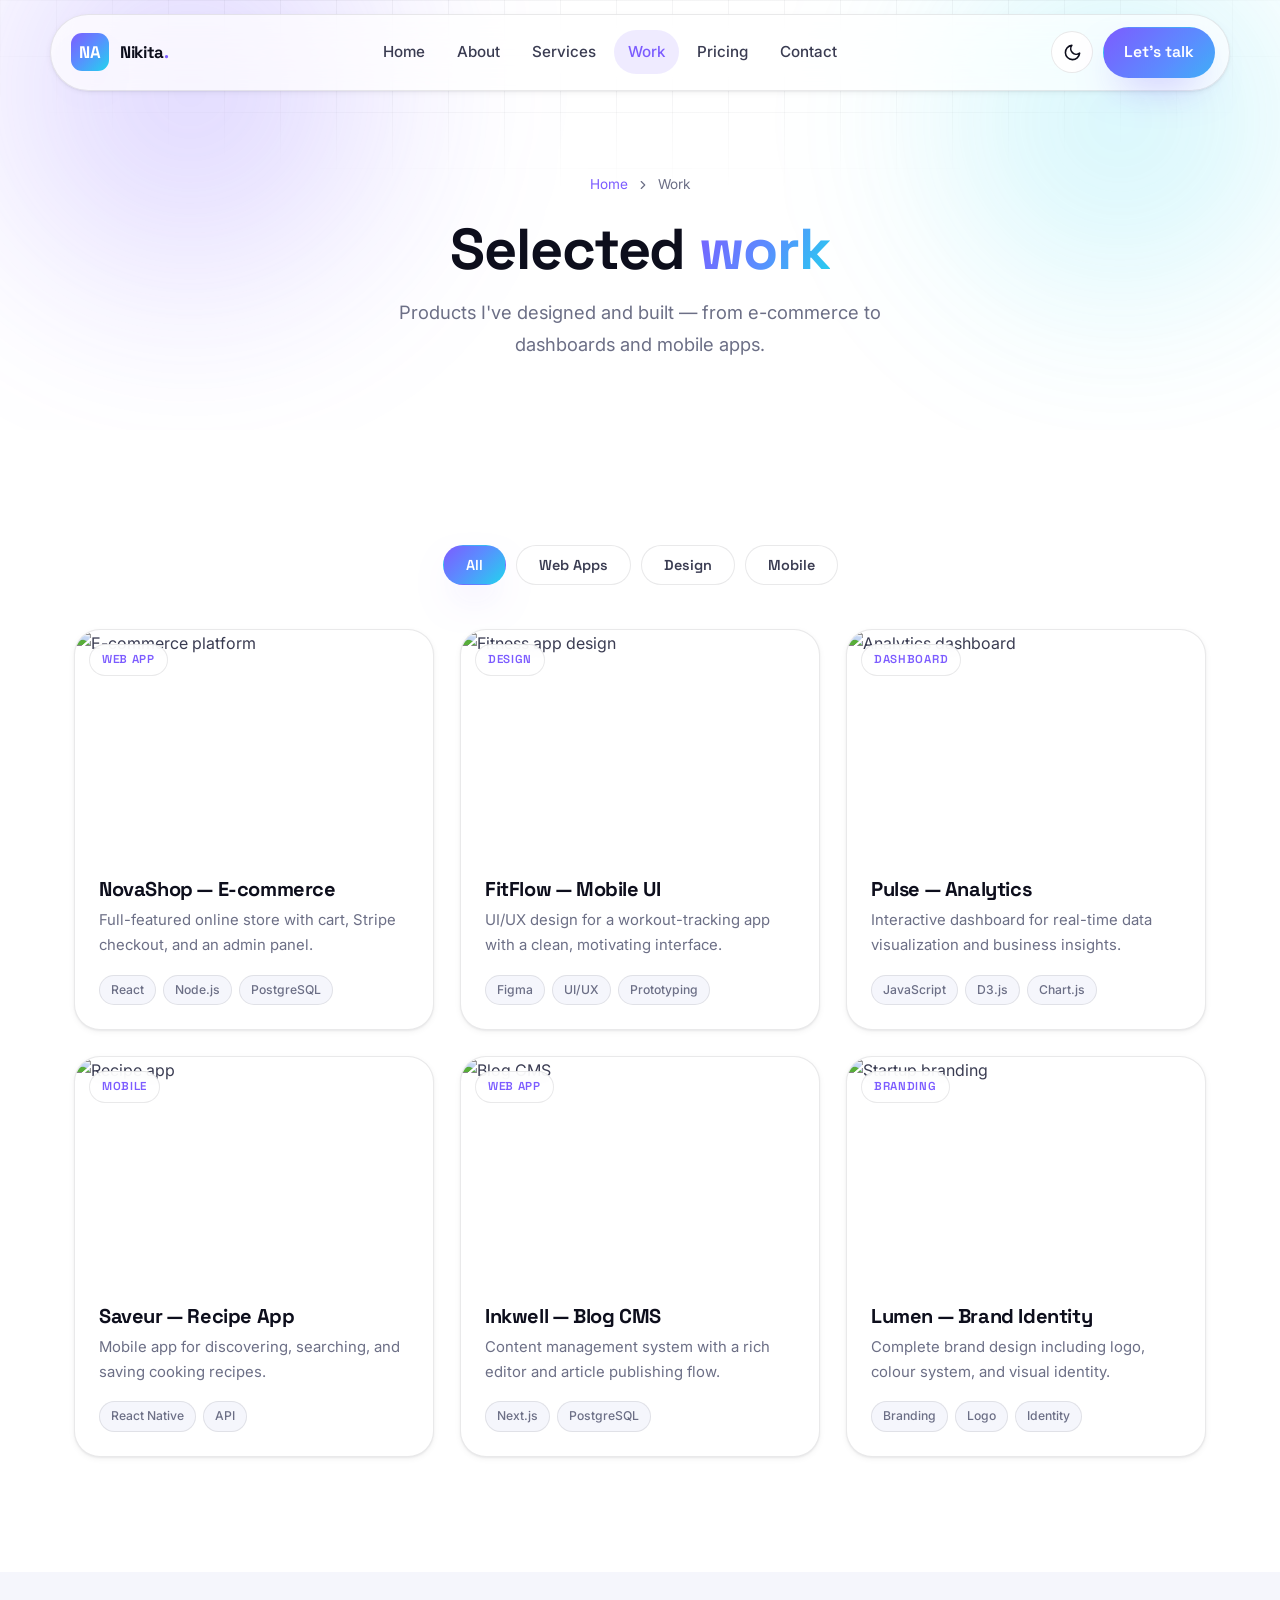
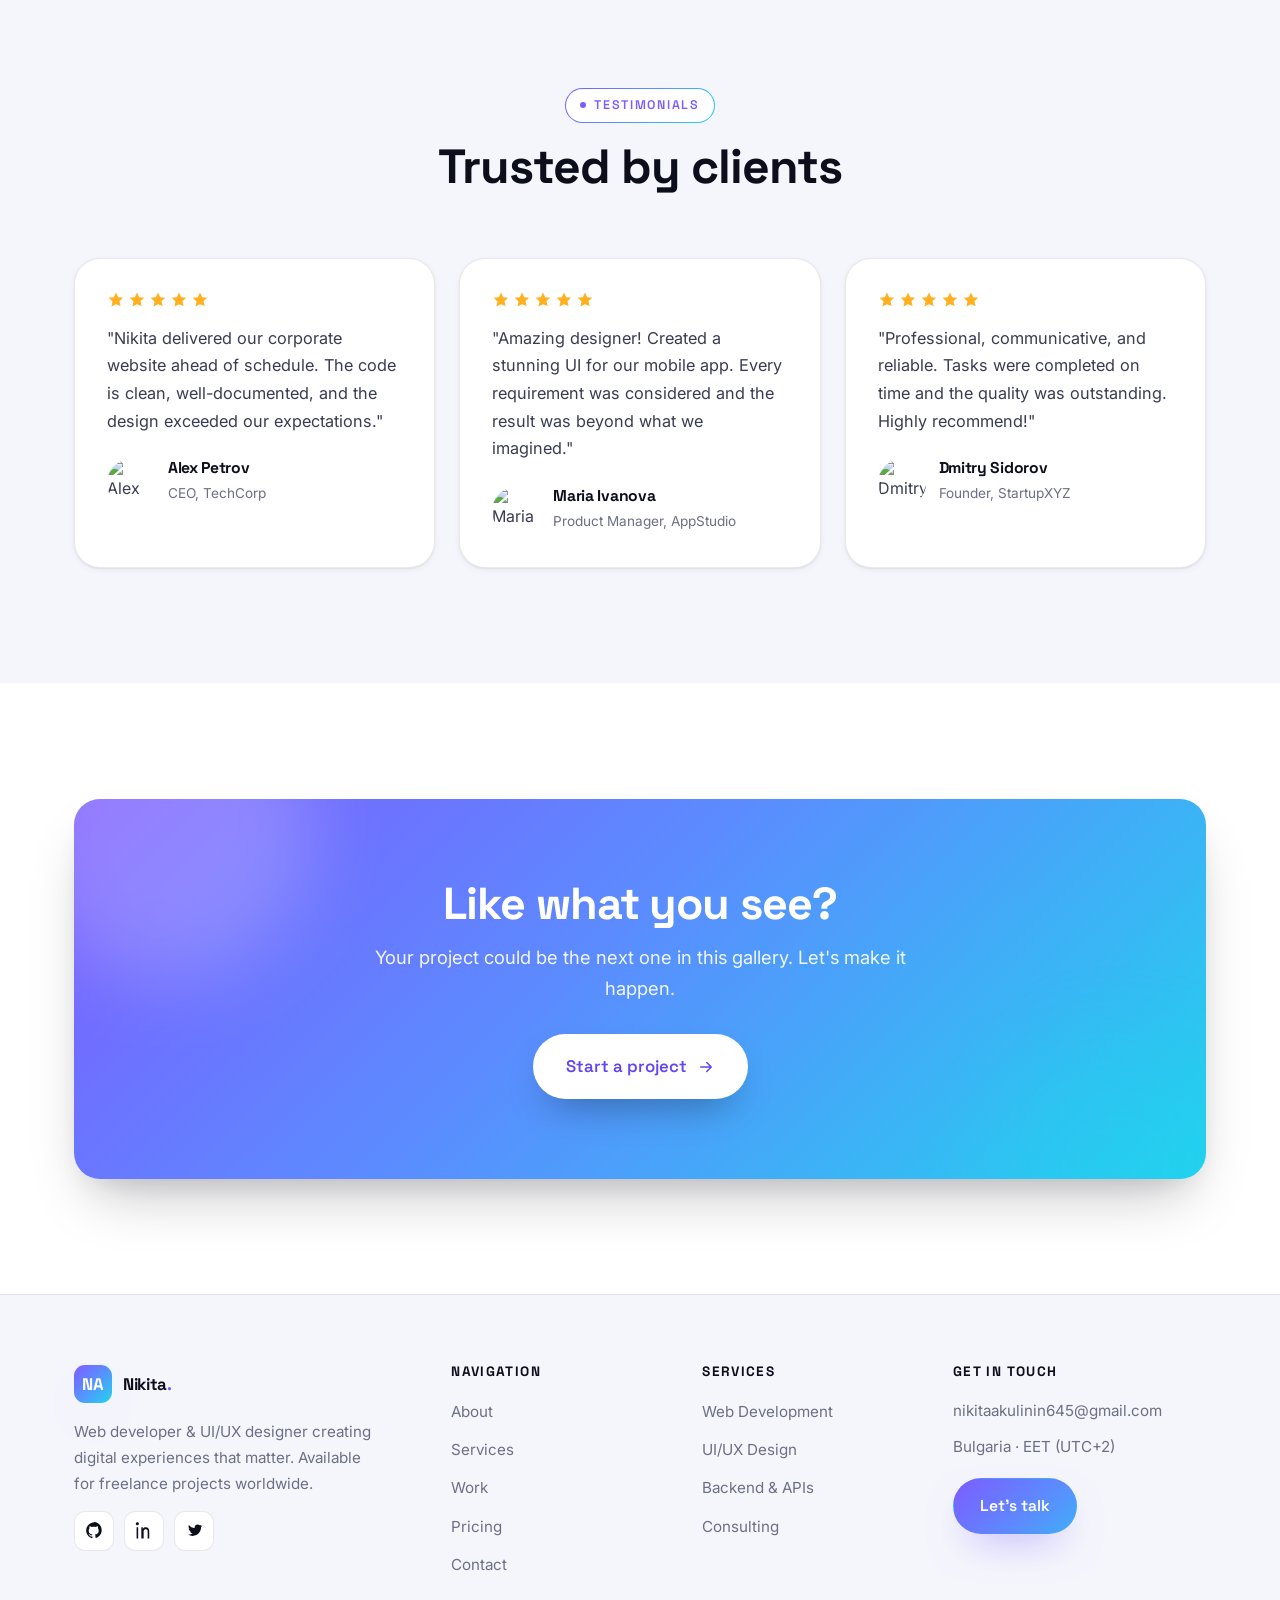
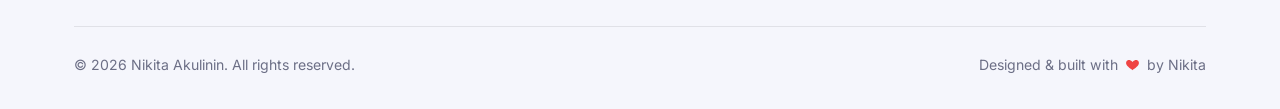
==== portfolio.html @ 4743e665 "Premium portfolio redesign + new screens Full visual overhaul (Aurora Studio design system: Space Gr" ====
<!DOCTYPE html>
<html lang="en">
<head>
    <meta charset="UTF-8">
    <meta name="viewport" content="width=device-width, initial-scale=1.0">
    <meta name="description" content="Portfolio of Nikita Akulinin — web apps, dashboards, UI/UX design, and mobile projects.">
    <meta name="theme-color" content="#7c5cff">
    <title>Work — Nikita Akulinin</title>
    <link rel="icon" href="data:image/svg+xml,%3Csvg xmlns='http://www.w3.org/2000/svg' viewBox='0 0 100 100'%3E%3Cdefs%3E%3ClinearGradient id='g' x1='0' y1='0' x2='1' y2='1'%3E%3Cstop offset='0' stop-color='%237c5cff'/%3E%3Cstop offset='1' stop-color='%2322d3ee'/%3E%3C/linearGradient%3E%3C/defs%3E%3Crect width='100' height='100' rx='26' fill='url(%23g)'/%3E%3Ctext x='50' y='70' font-family='sans-serif' font-size='58' font-weight='700' fill='white' text-anchor='middle'%3EN%3C/text%3E%3C/svg%3E">
    <link rel="preconnect" href="https://fonts.googleapis.com">
    <link rel="preconnect" href="https://fonts.gstatic.com" crossorigin>
    <link href="https://fonts.googleapis.com/css2?family=Space+Grotesk:wght@500;600;700&family=Inter:wght@400;500;600;700&display=swap" rel="stylesheet">
    <link rel="stylesheet" href="styles.css">
    <script>try{var t=localStorage.getItem('theme');if(t==='dark'||(!t&&matchMedia('(prefers-color-scheme: dark)').matches))document.documentElement.setAttribute('data-theme','dark');}catch(e){}</script>
</head>
<body>
    <nav class="navbar">
        <div class="nav-inner">
            <a href="index.html" class="brand" aria-label="Nikita Akulinin — home"><span class="brand-mark">NA</span><span class="brand-name">Nikita<span>.</span></span></a>
            <div class="nav-menu" id="navMenu">
                <a href="index.html" class="nav-link">Home</a>
                <a href="about.html" class="nav-link">About</a>
                <a href="services.html" class="nav-link">Services</a>
                <a href="portfolio.html" class="nav-link active">Work</a>
                <a href="pricing.html" class="nav-link">Pricing</a>
                <a href="contact.html" class="nav-link">Contact</a>
            </div>
            <div class="nav-actions">
                <button class="theme-toggle" data-theme-toggle aria-label="Toggle dark mode">
                    <svg class="icon-moon" viewBox="0 0 24 24" fill="none" stroke="currentColor" stroke-width="2" stroke-linecap="round" stroke-linejoin="round"><path d="M21 12.8A9 9 0 1 1 11.2 3a7 7 0 0 0 9.8 9.8z"/></svg>
                    <svg class="icon-sun" viewBox="0 0 24 24" fill="none" stroke="currentColor" stroke-width="2" stroke-linecap="round" stroke-linejoin="round"><circle cx="12" cy="12" r="4"/><path d="M12 2v2M12 20v2M4.9 4.9l1.4 1.4M17.7 17.7l1.4 1.4M2 12h2M20 12h2M4.9 19.1l1.4-1.4M17.7 6.3l1.4-1.4"/></svg>
                </button>
                <a href="contact.html" class="btn btn-primary nav-cta">Let's talk</a>
                <button class="nav-toggle" aria-label="Open menu" aria-expanded="false"><span></span><span></span><span></span></button>
            </div>
        </div>
    </nav>

    <section class="page-hero">
        <div class="aurora"></div>
        <div class="grid-fade"></div>
        <div class="container">
            <div class="breadcrumb"><a href="index.html">Home</a><svg viewBox="0 0 24 24" fill="none" stroke="currentColor" stroke-width="2" stroke-linecap="round" stroke-linejoin="round"><path d="m9 6 6 6-6 6"/></svg><span>Work</span></div>
            <h1>Selected <span class="grad-text">work</span></h1>
            <p>Products I've designed and built — from e-commerce to dashboards and mobile apps.</p>
        </div>
    </section>

    <section class="section">
        <div class="container">
            <div class="portfolio-filters reveal">
                <button class="filter-btn active" data-filter="all">All</button>
                <button class="filter-btn" data-filter="web">Web Apps</button>
                <button class="filter-btn" data-filter="design">Design</button>
                <button class="filter-btn" data-filter="mobile">Mobile</button>
            </div>

            <div class="portfolio-grid">
                <article class="portfolio-item reveal" data-category="web">
                    <div class="portfolio-image">
                        <span class="portfolio-cat">Web App</span>
                        <img src="https://images.unsplash.com/photo-1460925895917-afdab827c52f?w=700&h=440&fit=crop" alt="E-commerce platform" loading="lazy">
                        <div class="portfolio-overlay"><div class="portfolio-links"><a href="case-study.html" class="portfolio-link"><svg viewBox="0 0 24 24" fill="none" stroke="currentColor" stroke-width="2" stroke-linecap="round" stroke-linejoin="round"><path d="M1 12s4-7 11-7 11 7 11 7-4 7-11 7-11-7-11-7z"/><circle cx="12" cy="12" r="3"/></svg> Case study</a><a href="#" class="portfolio-link"><svg viewBox="0 0 24 24" fill="none" stroke="currentColor" stroke-width="2" stroke-linecap="round" stroke-linejoin="round"><path d="M18 13v6a2 2 0 0 1-2 2H5a2 2 0 0 1-2-2V8a2 2 0 0 1 2-2h6"/><path d="M15 3h6v6"/><path d="M10 14 21 3"/></svg> Live</a></div></div>
                    </div>
                    <div class="portfolio-info"><h3>NovaShop — E-commerce</h3><p>Full-featured online store with cart, Stripe checkout, and an admin panel.</p><div class="portfolio-tech"><span>React</span><span>Node.js</span><span>PostgreSQL</span></div></div>
                </article>

                <article class="portfolio-item reveal" data-d="1" data-category="design">
                    <div class="portfolio-image">
                        <span class="portfolio-cat">Design</span>
                        <img src="https://images.unsplash.com/photo-1558655146-9f40138edfeb?w=700&h=440&fit=crop" alt="Fitness app design" loading="lazy">
                        <div class="portfolio-overlay"><div class="portfolio-links"><a href="case-study.html" class="portfolio-link"><svg viewBox="0 0 24 24" fill="none" stroke="currentColor" stroke-width="2" stroke-linecap="round" stroke-linejoin="round"><path d="M1 12s4-7 11-7 11 7 11 7-4 7-11 7-11-7-11-7z"/><circle cx="12" cy="12" r="3"/></svg> Case study</a></div></div>
                    </div>
                    <div class="portfolio-info"><h3>FitFlow — Mobile UI</h3><p>UI/UX design for a workout-tracking app with a clean, motivating interface.</p><div class="portfolio-tech"><span>Figma</span><span>UI/UX</span><span>Prototyping</span></div></div>
                </article>

                <article class="portfolio-item reveal" data-d="2" data-category="web">
                    <div class="portfolio-image">
                        <span class="portfolio-cat">Dashboard</span>
                        <img src="https://images.unsplash.com/photo-1551288049-bebda4e38f71?w=700&h=440&fit=crop" alt="Analytics dashboard" loading="lazy">
                        <div class="portfolio-overlay"><div class="portfolio-links"><a href="case-study.html" class="portfolio-link"><svg viewBox="0 0 24 24" fill="none" stroke="currentColor" stroke-width="2" stroke-linecap="round" stroke-linejoin="round"><path d="M1 12s4-7 11-7 11 7 11 7-4 7-11 7-11-7-11-7z"/><circle cx="12" cy="12" r="3"/></svg> Case study</a></div></div>
                    </div>
                    <div class="portfolio-info"><h3>Pulse — Analytics</h3><p>Interactive dashboard for real-time data visualization and business insights.</p><div class="portfolio-tech"><span>JavaScript</span><span>D3.js</span><span>Chart.js</span></div></div>
                </article>

                <article class="portfolio-item reveal" data-category="mobile">
                    <div class="portfolio-image">
                        <span class="portfolio-cat">Mobile</span>
                        <img src="https://images.unsplash.com/photo-1512941937669-90a1b58e7e9c?w=700&h=440&fit=crop" alt="Recipe app" loading="lazy">
                        <div class="portfolio-overlay"><div class="portfolio-links"><a href="case-study.html" class="portfolio-link"><svg viewBox="0 0 24 24" fill="none" stroke="currentColor" stroke-width="2" stroke-linecap="round" stroke-linejoin="round"><path d="M1 12s4-7 11-7 11 7 11 7-4 7-11 7-11-7-11-7z"/><circle cx="12" cy="12" r="3"/></svg> Case study</a></div></div>
                    </div>
                    <div class="portfolio-info"><h3>Saveur — Recipe App</h3><p>Mobile app for discovering, searching, and saving cooking recipes.</p><div class="portfolio-tech"><span>React Native</span><span>API</span></div></div>
                </article>

                <article class="portfolio-item reveal" data-d="1" data-category="web">
                    <div class="portfolio-image">
                        <span class="portfolio-cat">Web App</span>
                        <img src="https://images.unsplash.com/photo-1499951360447-b19be8fe80f5?w=700&h=440&fit=crop" alt="Blog CMS" loading="lazy">
                        <div class="portfolio-overlay"><div class="portfolio-links"><a href="case-study.html" class="portfolio-link"><svg viewBox="0 0 24 24" fill="none" stroke="currentColor" stroke-width="2" stroke-linecap="round" stroke-linejoin="round"><path d="M1 12s4-7 11-7 11 7 11 7-4 7-11 7-11-7-11-7z"/><circle cx="12" cy="12" r="3"/></svg> Case study</a></div></div>
                    </div>
                    <div class="portfolio-info"><h3>Inkwell — Blog CMS</h3><p>Content management system with a rich editor and article publishing flow.</p><div class="portfolio-tech"><span>Next.js</span><span>PostgreSQL</span></div></div>
                </article>

                <article class="portfolio-item reveal" data-d="2" data-category="design">
                    <div class="portfolio-image">
                        <span class="portfolio-cat">Branding</span>
                        <img src="https://images.unsplash.com/photo-1561070791-2526d30994b5?w=700&h=440&fit=crop" alt="Startup branding" loading="lazy">
                        <div class="portfolio-overlay"><div class="portfolio-links"><a href="case-study.html" class="portfolio-link"><svg viewBox="0 0 24 24" fill="none" stroke="currentColor" stroke-width="2" stroke-linecap="round" stroke-linejoin="round"><path d="M1 12s4-7 11-7 11 7 11 7-4 7-11 7-11-7-11-7z"/><circle cx="12" cy="12" r="3"/></svg> Case study</a></div></div>
                    </div>
                    <div class="portfolio-info"><h3>Lumen — Brand Identity</h3><p>Complete brand design including logo, colour system, and visual identity.</p><div class="portfolio-tech"><span>Branding</span><span>Logo</span><span>Identity</span></div></div>
                </article>
            </div>
        </div>
    </section>

    <!-- TESTIMONIALS -->
    <section class="section section--soft">
        <div class="container">
            <div class="section-head reveal">
                <span class="eyebrow">Testimonials</span>
                <h2 class="section-title">Trusted by clients</h2>
            </div>
            <div class="testimonials-grid">
                <div class="testimonial-card reveal">
                    <div class="testimonial-stars"><svg viewBox="0 0 24 24" fill="currentColor"><path d="M12 2l2.9 6.3 6.8.6-5.1 4.5 1.5 6.7L12 17.8 5.9 20.6l1.5-6.7L2.3 8.9l6.8-.6z"/></svg><svg viewBox="0 0 24 24" fill="currentColor"><path d="M12 2l2.9 6.3 6.8.6-5.1 4.5 1.5 6.7L12 17.8 5.9 20.6l1.5-6.7L2.3 8.9l6.8-.6z"/></svg><svg viewBox="0 0 24 24" fill="currentColor"><path d="M12 2l2.9 6.3 6.8.6-5.1 4.5 1.5 6.7L12 17.8 5.9 20.6l1.5-6.7L2.3 8.9l6.8-.6z"/></svg><svg viewBox="0 0 24 24" fill="currentColor"><path d="M12 2l2.9 6.3 6.8.6-5.1 4.5 1.5 6.7L12 17.8 5.9 20.6l1.5-6.7L2.3 8.9l6.8-.6z"/></svg><svg viewBox="0 0 24 24" fill="currentColor"><path d="M12 2l2.9 6.3 6.8.6-5.1 4.5 1.5 6.7L12 17.8 5.9 20.6l1.5-6.7L2.3 8.9l6.8-.6z"/></svg></div>
                    <div class="testimonial-content"><p>"Nikita delivered our corporate website ahead of schedule. The code is clean, well-documented, and the design exceeded our expectations."</p></div>
                    <div class="testimonial-author"><div class="author-avatar"><img src="https://images.unsplash.com/photo-1472099645785-5658abf4ff4e?w=100&h=100&fit=crop&crop=face" alt="Alex Petrov"></div><div class="author-info"><h4>Alex Petrov</h4><span>CEO, TechCorp</span></div></div>
                </div>
                <div class="testimonial-card reveal" data-d="1">
                    <div class="testimonial-stars"><svg viewBox="0 0 24 24" fill="currentColor"><path d="M12 2l2.9 6.3 6.8.6-5.1 4.5 1.5 6.7L12 17.8 5.9 20.6l1.5-6.7L2.3 8.9l6.8-.6z"/></svg><svg viewBox="0 0 24 24" fill="currentColor"><path d="M12 2l2.9 6.3 6.8.6-5.1 4.5 1.5 6.7L12 17.8 5.9 20.6l1.5-6.7L2.3 8.9l6.8-.6z"/></svg><svg viewBox="0 0 24 24" fill="currentColor"><path d="M12 2l2.9 6.3 6.8.6-5.1 4.5 1.5 6.7L12 17.8 5.9 20.6l1.5-6.7L2.3 8.9l6.8-.6z"/></svg><svg viewBox="0 0 24 24" fill="currentColor"><path d="M12 2l2.9 6.3 6.8.6-5.1 4.5 1.5 6.7L12 17.8 5.9 20.6l1.5-6.7L2.3 8.9l6.8-.6z"/></svg><svg viewBox="0 0 24 24" fill="currentColor"><path d="M12 2l2.9 6.3 6.8.6-5.1 4.5 1.5 6.7L12 17.8 5.9 20.6l1.5-6.7L2.3 8.9l6.8-.6z"/></svg></div>
                    <div class="testimonial-content"><p>"Amazing designer! Created a stunning UI for our mobile app. Every requirement was considered and the result was beyond what we imagined."</p></div>
                    <div class="testimonial-author"><div class="author-avatar"><img src="https://images.unsplash.com/photo-1438761681033-6461ffad8d80?w=100&h=100&fit=crop&crop=face" alt="Maria Ivanova"></div><div class="author-info"><h4>Maria Ivanova</h4><span>Product Manager, AppStudio</span></div></div>
                </div>
                <div class="testimonial-card reveal" data-d="2">
                    <div class="testimonial-stars"><svg viewBox="0 0 24 24" fill="currentColor"><path d="M12 2l2.9 6.3 6.8.6-5.1 4.5 1.5 6.7L12 17.8 5.9 20.6l1.5-6.7L2.3 8.9l6.8-.6z"/></svg><svg viewBox="0 0 24 24" fill="currentColor"><path d="M12 2l2.9 6.3 6.8.6-5.1 4.5 1.5 6.7L12 17.8 5.9 20.6l1.5-6.7L2.3 8.9l6.8-.6z"/></svg><svg viewBox="0 0 24 24" fill="currentColor"><path d="M12 2l2.9 6.3 6.8.6-5.1 4.5 1.5 6.7L12 17.8 5.9 20.6l1.5-6.7L2.3 8.9l6.8-.6z"/></svg><svg viewBox="0 0 24 24" fill="currentColor"><path d="M12 2l2.9 6.3 6.8.6-5.1 4.5 1.5 6.7L12 17.8 5.9 20.6l1.5-6.7L2.3 8.9l6.8-.6z"/></svg><svg viewBox="0 0 24 24" fill="currentColor"><path d="M12 2l2.9 6.3 6.8.6-5.1 4.5 1.5 6.7L12 17.8 5.9 20.6l1.5-6.7L2.3 8.9l6.8-.6z"/></svg></div>
                    <div class="testimonial-content"><p>"Professional, communicative, and reliable. Tasks were completed on time and the quality was outstanding. Highly recommend!"</p></div>
                    <div class="testimonial-author"><div class="author-avatar"><img src="https://images.unsplash.com/photo-1507003211169-0a1dd7228f2d?w=100&h=100&fit=crop&crop=face" alt="Dmitry Sidorov"></div><div class="author-info"><h4>Dmitry Sidorov</h4><span>Founder, StartupXYZ</span></div></div>
                </div>
            </div>
        </div>
    </section>

    <!-- CTA -->
    <section class="section">
        <div class="container">
            <div class="cta reveal">
                <div class="cta-content">
                    <h2>Like what you see?</h2>
                    <p>Your project could be the next one in this gallery. Let's make it happen.</p>
                    <a href="contact.html" class="btn btn-primary btn-lg">Start a project <svg viewBox="0 0 24 24" fill="none" stroke="currentColor" stroke-width="2" stroke-linecap="round" stroke-linejoin="round"><path d="M5 12h14M13 6l6 6-6 6"/></svg></a>
                </div>
            </div>
        </div>
    </section>

    <!-- FOOTER -->
    <footer class="footer">
        <div class="container">
            <div class="footer-content">
                <div class="footer-brand">
                    <a href="index.html" class="brand"><span class="brand-mark">NA</span><span class="brand-name">Nikita<span>.</span></span></a>
                    <p>Web developer &amp; UI/UX designer creating digital experiences that matter. Available for freelance projects worldwide.</p>
                    <div class="social-links">
                        <a href="https://github.com/nikktea" target="_blank" rel="noopener" class="social-icon" aria-label="GitHub"><svg viewBox="0 0 24 24" aria-hidden="true"><path d="M12 1.5C6.2 1.5 1.5 6.2 1.5 12c0 4.6 3 8.4 7.2 9.8.5.1.7-.2.7-.5v-1.7c-2.9.6-3.5-1.4-3.5-1.4-.4-1-1-1.3-1-1.3-.8-.5.1-.5.1-.5.9.1 1.3 1 1.3 1 .8 1.3 2.1.9 2.6.7.1-.6.3-.9.5-1.1-2.3-.3-4.7-1.1-4.7-5 0-1.1.4-2 1-2.7-.1-.3-.4-1.3.1-2.6 0 0 .8-.3 2.8 1 .8-.2 1.6-.3 2.4-.3s1.6.1 2.4.3c2-1.3 2.8-1 2.8-1 .5 1.3.2 2.3.1 2.6.6.7 1 1.6 1 2.7 0 3.9-2.4 4.7-4.7 5 .3.3.6.8.6 1.6v2.3c0 .3.2.6.7.5 4.2-1.4 7.2-5.2 7.2-9.8 0-5.8-4.7-10.5-10.5-10.5z"/></svg></a>
                        <a href="https://linkedin.com" target="_blank" rel="noopener" class="social-icon" aria-label="LinkedIn"><svg viewBox="0 0 24 24" aria-hidden="true"><path d="M4.98 3.5C4.98 4.6 4.1 5.5 3 5.5S1 4.6 1 3.5 1.9 1.5 3 1.5s1.98.9 1.98 2zM2 8h2V22H2V8zm6 0h1.9v1.9h.1C10.4 8.8 11.7 8 13.4 8 17 8 18 10.3 18 13.4V22h-2V13.9c0-2-0.4-3.4-2.4-3.4-1.3 0-2.2.9-2.6 1.8-.1.2-.1.6-.1.9V22H8V8z"/></svg></a>
                        <a href="https://twitter.com" target="_blank" rel="noopener" class="social-icon" aria-label="Twitter"><svg viewBox="0 0 24 24" aria-hidden="true"><path d="M21.5 6.1c-.7.3-1.4.5-2.1.6.8-.5 1.3-1.1 1.6-2-.7.4-1.5.7-2.3.8-.7-.7-1.7-1.2-2.8-1.2-2.1 0-3.7 1.7-3.7 3.7 0 .3 0 .6.1.9-3-.1-5.6-1.6-7.4-3.9-.3.5-.4 1.1-.4 1.8 0 1.3.7 2.4 1.7 3.1-.6 0-1.1-.2-1.6-.4 0 1.8 1.3 3.3 3.1 3.6-.3.1-.6.1-.9.1-.2 0-.4 0-.6-.1.4 1.4 1.8 2.5 3.4 2.5-1.3 1-3 1.6-4.8 1.6-.3 0-.6 0-.9-.1 1.7 1.1 3.7 1.7 5.8 1.7 6.9 0 10.6-5.8 10.6-10.8v-.5c.7-.5 1.3-1.1 1.8-1.8z"/></svg></a>
                    </div>
                </div>
                <div class="footer-col"><h4>Navigation</h4><ul><li><a href="about.html">About</a></li><li><a href="services.html">Services</a></li><li><a href="portfolio.html">Work</a></li><li><a href="pricing.html">Pricing</a></li><li><a href="contact.html">Contact</a></li></ul></div>
                <div class="footer-col"><h4>Services</h4><ul><li><a href="services.html">Web Development</a></li><li><a href="services.html">UI/UX Design</a></li><li><a href="services.html">Backend &amp; APIs</a></li><li><a href="services.html">Consulting</a></li></ul></div>
                <div class="footer-col"><h4>Get in touch</h4><p>nikitaakulinin645@gmail.com</p><p>Bulgaria · EET (UTC+2)</p><a href="contact.html" class="btn btn-primary" style="margin-top:8px">Let's talk</a></div>
            </div>
            <div class="footer-bottom">
                <span>&copy; <span data-year>2026</span> Nikita Akulinin. All rights reserved.</span>
                <span class="made">Designed &amp; built with <svg viewBox="0 0 24 24" fill="currentColor"><path d="M12 21s-6.7-4.3-9.3-8.1C.9 10.2 1.6 6.6 4.4 5.3 6.5 4.3 9 5 12 8c3-3 5.5-3.7 7.6-2.7 2.8 1.3 3.5 4.9 1.7 7.6C18.7 16.7 12 21 12 21z"/></svg> by Nikita</span>
            </div>
        </div>
    </footer>

    <script src="script.js"></script>
</body>
</html>
---- styles.css ----
/* ============================================================
   Nikita Akulinin — Portfolio
   Design system "Aurora Studio"
   Space Grotesk + Inter · light / dark · token-driven
   ============================================================ */

/* ---------- Tokens ---------- */
:root {
    /* brand */
    --brand: #7c5cff;
    --brand-strong: #6244f5;
    --brand-2: #22d3ee;
    --accent: #ffb020;
    --grad: linear-gradient(135deg, #7c5cff 0%, #5b8cff 45%, #22d3ee 100%);
    --grad-text: linear-gradient(120deg, #7c5cff 0%, #5b8cff 50%, #22d3ee 100%);

    /* light surfaces */
    --bg: #ffffff;
    --bg-soft: #f5f6fc;
    --bg-mute: #eef0f8;
    --surface: #ffffff;
    --surface-2: #fbfbfe;

    /* text */
    --ink: #0d0e1c;
    --text: #3a3c52;
    --muted: #6c6f86;

    /* lines & shadows */
    --line: rgba(13, 14, 28, 0.09);
    --line-2: rgba(13, 14, 28, 0.06);
    --ring: rgba(124, 92, 255, 0.35);
    --shadow-sm: 0 1px 2px rgba(13, 14, 28, .06), 0 2px 6px rgba(13, 14, 28, .05);
    --shadow: 0 10px 30px -12px rgba(13, 14, 28, .18), 0 6px 14px -8px rgba(13, 14, 28, .10);
    --shadow-lg: 0 30px 60px -20px rgba(13, 14, 28, .28), 0 14px 30px -16px rgba(13, 14, 28, .14);
    --shadow-brand: 0 18px 40px -16px rgba(124, 92, 255, .55);

    --radius-sm: 12px;
    --radius: 18px;
    --radius-lg: 26px;
    --radius-pill: 999px;

    --maxw: 1180px;
    --ease: cubic-bezier(.22, 1, .36, 1);
    --t: .35s var(--ease);

    --font-head: 'Space Grotesk', -apple-system, BlinkMacSystemFont, 'Segoe UI', sans-serif;
    --font-body: 'Inter', -apple-system, BlinkMacSystemFont, 'Segoe UI', Roboto, sans-serif;

    color-scheme: light;
}

[data-theme="dark"] {
    --bg: #07080f;
    --bg-soft: #0c0d1a;
    --bg-mute: #11132440;
    --surface: #11122180;
    --surface-2: #0f1020;

    --ink: #f6f7fc;
    --text: #c4c6da;
    --muted: #8d90a8;

    --line: rgba(255, 255, 255, 0.10);
    --line-2: rgba(255, 255, 255, 0.06);
    --shadow-sm: 0 1px 2px rgba(0, 0, 0, .4);
    --shadow: 0 18px 40px -18px rgba(0, 0, 0, .7);
    --shadow-lg: 0 40px 70px -24px rgba(0, 0, 0, .8);

    color-scheme: dark;
}

/* ---------- Reset ---------- */
* { margin: 0; padding: 0; box-sizing: border-box; }
html { scroll-behavior: smooth; -webkit-text-size-adjust: 100%; }

body {
    font-family: var(--font-body);
    line-height: 1.7;
    color: var(--text);
    background: var(--bg);
    overflow-x: hidden;
    -webkit-font-smoothing: antialiased;
    text-rendering: optimizeLegibility;
    transition: background var(--t), color var(--t);
}

h1, h2, h3, h4, h5 {
    font-family: var(--font-head);
    color: var(--ink);
    line-height: 1.1;
    letter-spacing: -0.02em;
    font-weight: 700;
}

a { color: inherit; }
img, svg { max-width: 100%; display: block; }
::selection { background: rgba(124, 92, 255, .25); }

:focus-visible {
    outline: 2px solid var(--brand);
    outline-offset: 3px;
    border-radius: 6px;
}

/* ---------- Layout helpers ---------- */
.container { max-width: var(--maxw); margin: 0 auto; padding: 0 24px; }
.section { padding: clamp(64px, 9vw, 120px) 0; position: relative; }
.section--soft { background: var(--bg-soft); }

.section-head { max-width: 680px; margin: 0 auto clamp(40px, 6vw, 64px); text-align: center; }
.section-head.left { margin-left: 0; text-align: left; }

.eyebrow {
    display: inline-flex;
    align-items: center;
    gap: 8px;
    font-family: var(--font-head);
    font-size: 0.78rem;
    font-weight: 600;
    letter-spacing: 0.14em;
    text-transform: uppercase;
    color: var(--brand);
    padding: 6px 14px;
    border-radius: var(--radius-pill);
    background: linear-gradient(var(--surface), var(--surface)) padding-box,
                var(--grad) border-box;
    border: 1px solid transparent;
    margin-bottom: 18px;
}
[data-theme="dark"] .eyebrow { color: #b9a9ff; }
.eyebrow::before { content: ""; width: 6px; height: 6px; border-radius: 50%; background: var(--brand); }

.section-title {
    font-size: clamp(1.9rem, 4vw, 3rem);
    margin-bottom: 16px;
}
.section-sub { color: var(--muted); font-size: 1.075rem; }

.grad-text {
    background: var(--grad-text);
    -webkit-background-clip: text;
    background-clip: text;
    -webkit-text-fill-color: transparent;
    color: transparent;
}

/* ---------- Buttons ---------- */
.btn {
    display: inline-flex;
    align-items: center;
    justify-content: center;
    gap: 10px;
    padding: 14px 26px;
    border-radius: var(--radius-pill);
    font-family: var(--font-head);
    font-weight: 600;
    font-size: 0.98rem;
    text-decoration: none;
    cursor: pointer;
    border: 1px solid transparent;
    transition: transform var(--t), box-shadow var(--t), background var(--t), color var(--t), border-color var(--t);
    white-space: nowrap;
}
.btn svg { width: 18px; height: 18px; }
.btn-primary {
    background: var(--grad);
    color: #fff;
    box-shadow: var(--shadow-brand);
    background-size: 140% 140%;
}
.btn-primary:hover { transform: translateY(-3px); box-shadow: 0 26px 50px -18px rgba(124, 92, 255, .7); background-position: 100% 50%; }
.btn-ghost {
    background: var(--surface);
    color: var(--ink);
    border-color: var(--line);
    box-shadow: var(--shadow-sm);
}
.btn-ghost:hover { transform: translateY(-3px); border-color: var(--brand); color: var(--brand); }
.btn-lg { padding: 17px 32px; font-size: 1.05rem; }
.btn-block { width: 100%; }

/* ---------- Navbar ---------- */
.navbar {
    position: fixed;
    inset: 0 0 auto 0;
    z-index: 1000;
    transition: var(--t);
}
.nav-inner {
    position: relative;
    max-width: var(--maxw);
    margin: 14px auto 0;
    padding: 12px 14px 12px 20px;
    display: flex;
    align-items: center;
    justify-content: space-between;
    gap: 16px;
    border-radius: var(--radius-pill);
    background: color-mix(in srgb, var(--bg) 72%, transparent);
    -webkit-backdrop-filter: blur(18px) saturate(160%);
    backdrop-filter: blur(18px) saturate(160%);
    border: 1px solid var(--line);
    box-shadow: var(--shadow-sm);
    transition: var(--t);
}
.navbar.scrolled .nav-inner {
    margin-top: 8px;
    box-shadow: var(--shadow);
    background: color-mix(in srgb, var(--bg) 86%, transparent);
}

.brand { display: inline-flex; align-items: center; gap: 11px; text-decoration: none; }
.brand-mark {
    width: 38px; height: 38px;
    border-radius: 11px;
    background: var(--grad);
    display: grid; place-items: center;
    color: #fff;
    font-family: var(--font-head);
    font-weight: 700;
    font-size: 1.05rem;
    box-shadow: var(--shadow-brand);
    flex-shrink: 0;
}
.brand-name { font-family: var(--font-head); font-weight: 700; color: var(--ink); font-size: 1.05rem; letter-spacing: -0.02em; }
.brand-name span { color: var(--brand); }

.nav-menu { display: flex; align-items: center; gap: 4px; }
.nav-link {
    position: relative;
    text-decoration: none;
    color: var(--text);
    font-weight: 500;
    font-size: 0.95rem;
    padding: 9px 14px;
    border-radius: var(--radius-pill);
    transition: var(--t);
}
.nav-link:hover { color: var(--ink); background: var(--bg-soft); }
.nav-link.active { color: var(--brand); background: color-mix(in srgb, var(--brand) 12%, transparent); }

.nav-actions { display: flex; align-items: center; gap: 10px; }

.theme-toggle {
    width: 42px; height: 42px;
    border-radius: var(--radius-pill);
    border: 1px solid var(--line);
    background: var(--surface);
    color: var(--ink);
    display: grid; place-items: center;
    cursor: pointer;
    transition: var(--t);
}
.theme-toggle:hover { color: var(--brand); border-color: var(--brand); transform: translateY(-2px); }
.theme-toggle svg { width: 19px; height: 19px; }
.theme-toggle .icon-sun { display: none; }
[data-theme="dark"] .theme-toggle .icon-sun { display: block; }
[data-theme="dark"] .theme-toggle .icon-moon { display: none; }

.nav-cta { padding: 11px 20px; }

.nav-toggle {
    display: none;
    width: 42px; height: 42px;
    border-radius: var(--radius-pill);
    border: 1px solid var(--line);
    background: var(--surface);
    cursor: pointer;
    position: relative;
}
.nav-toggle span {
    position: absolute;
    left: 11px; right: 11px;
    height: 2px;
    background: var(--ink);
    border-radius: 2px;
    transition: var(--t);
}
.nav-toggle span:nth-child(1) { top: 15px; }
.nav-toggle span:nth-child(2) { top: 20px; }
.nav-toggle span:nth-child(3) { top: 25px; }
.nav-toggle.open span:nth-child(1) { top: 20px; transform: rotate(45deg); }
.nav-toggle.open span:nth-child(2) { opacity: 0; }
.nav-toggle.open span:nth-child(3) { top: 20px; transform: rotate(-45deg); }

/* ---------- Aurora background utility ---------- */
.aurora { position: absolute; inset: 0; overflow: hidden; pointer-events: none; z-index: 0; }
.aurora::before, .aurora::after {
    content: "";
    position: absolute;
    border-radius: 50%;
    filter: blur(80px);
    opacity: .55;
}
.aurora::before {
    width: 620px; height: 620px;
    top: -220px; left: -120px;
    background: radial-gradient(circle, rgba(124, 92, 255, .55), transparent 65%);
}
.aurora::after {
    width: 560px; height: 560px;
    top: -160px; right: -120px;
    background: radial-gradient(circle, rgba(34, 211, 238, .45), transparent 65%);
}
[data-theme="dark"] .aurora::before { opacity: .5; }
[data-theme="dark"] .aurora::after { opacity: .4; }
.grid-fade {
    position: absolute; inset: 0; z-index: 0; pointer-events: none;
    background-image:
        linear-gradient(var(--line) 1px, transparent 1px),
        linear-gradient(90deg, var(--line) 1px, transparent 1px);
    background-size: 56px 56px;
    -webkit-mask-image: radial-gradient(ellipse 80% 60% at 50% 0%, #000 35%, transparent 75%);
    mask-image: radial-gradient(ellipse 80% 60% at 50% 0%, #000 35%, transparent 75%);
    opacity: .5;
}

/* ---------- Hero ---------- */
.hero { position: relative; padding: 168px 0 90px; overflow: hidden; }
.hero .container { position: relative; z-index: 1; }
.hero-grid {
    display: grid;
    grid-template-columns: 1.05fr 0.95fr;
    gap: clamp(32px, 5vw, 72px);
    align-items: center;
}

.status-pill {
    display: inline-flex; align-items: center; gap: 9px;
    padding: 7px 15px 7px 12px;
    border-radius: var(--radius-pill);
    background: var(--surface);
    border: 1px solid var(--line);
    box-shadow: var(--shadow-sm);
    font-size: 0.85rem; font-weight: 500; color: var(--text);
    margin-bottom: 24px;
}
.status-dot { width: 9px; height: 9px; border-radius: 50%; background: #16c784; position: relative; }
.status-dot::after {
    content: ""; position: absolute; inset: -5px; border-radius: 50%;
    border: 2px solid rgba(22, 199, 132, .5);
    animation: pulse 2s ease-out infinite;
}
@keyframes pulse { 0% { transform: scale(.6); opacity: 1; } 100% { transform: scale(1.6); opacity: 0; } }

.hero-title {
    font-size: clamp(2.6rem, 6vw, 4.4rem);
    letter-spacing: -0.03em;
    margin-bottom: 22px;
}
.hero-subtitle { font-size: clamp(1.05rem, 1.6vw, 1.25rem); color: var(--muted); max-width: 520px; margin-bottom: 34px; }
.hero-buttons { display: flex; gap: 14px; flex-wrap: wrap; margin-bottom: 38px; }

.hero-meta { display: flex; gap: 28px; flex-wrap: wrap; }
.hero-meta .num { font-family: var(--font-head); font-size: 1.7rem; font-weight: 700; color: var(--ink); }
.hero-meta .lbl { font-size: 0.85rem; color: var(--muted); }

/* hero visual */
.hero-visual { position: relative; display: flex; justify-content: center; }
.hero-photo {
    position: relative;
    width: min(100%, 420px);
    aspect-ratio: 4 / 5;
    border-radius: var(--radius-lg);
    overflow: hidden;
    border: 1px solid var(--line);
    box-shadow: var(--shadow-lg);
    background: var(--bg-soft);
}
.hero-photo img { width: 100%; height: 100%; object-fit: cover; }
.hero-photo::after {
    content: ""; position: absolute; inset: 0;
    background: linear-gradient(180deg, transparent 55%, rgba(8, 8, 18, .35));
}
.hero-blob {
    position: absolute; inset: -8% -8% auto auto;
    width: 78%; aspect-ratio: 1; z-index: -1;
    background: var(--grad);
    filter: blur(46px); opacity: .4; border-radius: 50%;
}
.float-card {
    position: absolute;
    display: flex; align-items: center; gap: 11px;
    padding: 12px 15px;
    background: color-mix(in srgb, var(--surface) 92%, transparent);
    -webkit-backdrop-filter: blur(12px); backdrop-filter: blur(12px);
    border: 1px solid var(--line);
    border-radius: 14px;
    box-shadow: var(--shadow);
    animation: floaty 5s ease-in-out infinite;
}
.float-card .ic { width: 38px; height: 38px; border-radius: 10px; display: grid; place-items: center; color: #fff; flex-shrink: 0; }
.float-card .ic svg { width: 20px; height: 20px; }
.float-card .ct strong { display: block; font-family: var(--font-head); color: var(--ink); font-size: 0.95rem; line-height: 1.2; }
.float-card .ct span { font-size: 0.78rem; color: var(--muted); }
.float-card.fc-1 { top: 16%; left: -34px; animation-delay: .2s; }
.float-card.fc-2 { bottom: 12%; right: -28px; animation-delay: 1.4s; }
.float-card.fc-1 .ic { background: linear-gradient(135deg, #7c5cff, #5b8cff); }
.float-card.fc-2 .ic { background: linear-gradient(135deg, #22d3ee, #16c784); }
@keyframes floaty { 0%, 100% { transform: translateY(0); } 50% { transform: translateY(-12px); } }

/* ---------- Marquee ---------- */
.marquee-wrap { padding: 34px 0; border-top: 1px solid var(--line-2); border-bottom: 1px solid var(--line-2); overflow: hidden; }
.marquee-label { text-align: center; font-size: 0.8rem; letter-spacing: 0.14em; text-transform: uppercase; color: var(--muted); margin-bottom: 22px; font-weight: 600; }
.marquee { display: flex; gap: 56px; width: max-content; animation: scroll-x 28s linear infinite; }
.marquee:hover { animation-play-state: paused; }
.marquee .tech {
    display: inline-flex; align-items: center; gap: 10px;
    font-family: var(--font-head); font-weight: 600; font-size: 1.15rem;
    color: var(--muted);
    transition: var(--t);
}
.marquee .tech svg { width: 24px; height: 24px; }
.marquee .tech:hover { color: var(--ink); }
@keyframes scroll-x { to { transform: translateX(-50%); } }

/* ---------- Stats ---------- */
.stats-grid { display: grid; grid-template-columns: repeat(4, 1fr); gap: 20px; }
.stat-item {
    text-align: center; padding: 34px 20px;
    background: var(--surface);
    border: 1px solid var(--line);
    border-radius: var(--radius);
    box-shadow: var(--shadow-sm);
    transition: var(--t);
}
.stat-item:hover { transform: translateY(-5px); box-shadow: var(--shadow); border-color: var(--ring); }
.stat-number { font-family: var(--font-head); font-size: clamp(2.2rem, 4vw, 3rem); font-weight: 700; line-height: 1; margin-bottom: 8px; }
.stat-label { color: var(--muted); font-weight: 500; font-size: 0.95rem; }

/* ---------- Icon badge (shared by services/values/process) ---------- */
.icon-badge {
    width: 56px; height: 56px;
    border-radius: 16px;
    display: grid; place-items: center;
    color: #fff;
    margin-bottom: 22px;
    box-shadow: var(--shadow-sm);
}
.icon-badge svg { width: 26px; height: 26px; }
.ib-1 { background: linear-gradient(135deg, #7c5cff, #5b8cff); }
.ib-2 { background: linear-gradient(135deg, #22d3ee, #2563eb); }
.ib-3 { background: linear-gradient(135deg, #f97316, #ffb020); }
.ib-4 { background: linear-gradient(135deg, #ec4899, #8b5cf6); }
.ib-5 { background: linear-gradient(135deg, #16c784, #22d3ee); }
.ib-6 { background: linear-gradient(135deg, #6366f1, #a855f7); }

/* ---------- Skills / tech ---------- */
.skills-grid { display: grid; grid-template-columns: repeat(3, 1fr); gap: 22px; }
.skill-card {
    background: var(--surface);
    border: 1px solid var(--line);
    border-radius: var(--radius);
    padding: 30px;
    box-shadow: var(--shadow-sm);
    transition: var(--t);
}
.skill-card:hover { transform: translateY(-5px); box-shadow: var(--shadow); border-color: var(--ring); }
.skill-card h3 { font-size: 1.2rem; margin-bottom: 18px; display: flex; align-items: center; gap: 10px; }
.skill-card h3 svg { width: 22px; height: 22px; color: var(--brand); }
.skill-tags { display: flex; flex-wrap: wrap; gap: 9px; }
.skill-tag {
    padding: 7px 14px;
    border-radius: var(--radius-pill);
    background: var(--bg-soft);
    border: 1px solid var(--line);
    font-size: 0.85rem; font-weight: 500; color: var(--text);
    transition: var(--t);
}
.skill-tag:hover { color: var(--brand); border-color: var(--ring); transform: translateY(-2px); }

/* ---------- Services ---------- */
.services-grid { display: grid; grid-template-columns: repeat(3, 1fr); gap: 24px; }
.service-card {
    position: relative;
    background: var(--surface);
    border: 1px solid var(--line);
    border-radius: var(--radius-lg);
    padding: 34px;
    box-shadow: var(--shadow-sm);
    transition: var(--t);
    overflow: hidden;
}
.service-card::before {
    content: ""; position: absolute; inset: 0; border-radius: inherit; padding: 1px;
    background: var(--grad);
    -webkit-mask: linear-gradient(#000 0 0) content-box, linear-gradient(#000 0 0);
    -webkit-mask-composite: xor; mask-composite: exclude;
    opacity: 0; transition: var(--t);
}
.service-card:hover { transform: translateY(-6px); box-shadow: var(--shadow-lg); }
.service-card:hover::before { opacity: 1; }
.service-card.featured { border-color: transparent; box-shadow: var(--shadow); }
.service-card.featured::before { opacity: 1; }
.service-badge {
    position: absolute; top: 22px; right: 22px;
    font-family: var(--font-head); font-size: 0.7rem; font-weight: 600;
    letter-spacing: 0.08em; text-transform: uppercase;
    padding: 5px 11px; border-radius: var(--radius-pill);
    background: var(--grad); color: #fff;
}
.service-card h3 { font-size: 1.35rem; margin-bottom: 12px; }
.service-card > p { color: var(--muted); margin-bottom: 20px; }
.service-features { list-style: none; margin-bottom: 24px; display: flex; flex-direction: column; gap: 11px; }
.service-features li { display: flex; align-items: center; gap: 11px; color: var(--text); font-size: 0.95rem; }
.service-features li svg { width: 18px; height: 18px; color: var(--brand); flex-shrink: 0; }
.service-foot { display: flex; align-items: center; justify-content: space-between; padding-top: 20px; border-top: 1px solid var(--line); }
.service-price { font-family: var(--font-head); font-weight: 700; color: var(--ink); font-size: 1.1rem; }
.service-price span { color: var(--muted); font-weight: 500; font-size: 0.82rem; }
.service-link { display: inline-flex; align-items: center; gap: 6px; color: var(--brand); font-weight: 600; font-size: 0.92rem; text-decoration: none; transition: var(--t); }
.service-link svg { width: 16px; height: 16px; transition: var(--t); }
.service-link:hover svg { transform: translateX(4px); }

/* ---------- Process ---------- */
.process-steps { display: grid; grid-template-columns: repeat(4, 1fr); gap: 22px; }
.process-step {
    position: relative;
    background: var(--surface);
    border: 1px solid var(--line);
    border-radius: var(--radius);
    padding: 30px 26px;
    box-shadow: var(--shadow-sm);
    transition: var(--t);
}
.process-step:hover { transform: translateY(-5px); box-shadow: var(--shadow); }
.process-num {
    font-family: var(--font-head); font-weight: 700; font-size: 1rem;
    width: 46px; height: 46px; border-radius: 13px;
    display: grid; place-items: center; margin-bottom: 20px;
    background: color-mix(in srgb, var(--brand) 14%, transparent);
    color: var(--brand);
    border: 1px solid var(--ring);
}
.process-step h3 { font-size: 1.15rem; margin-bottom: 10px; }
.process-step p { color: var(--muted); font-size: 0.95rem; }

/* ---------- Portfolio ---------- */
.portfolio-filters { display: flex; justify-content: center; gap: 10px; margin-bottom: 44px; flex-wrap: wrap; }
.filter-btn {
    padding: 10px 22px;
    border-radius: var(--radius-pill);
    background: var(--surface);
    border: 1px solid var(--line);
    font-family: var(--font-head); font-weight: 600; font-size: 0.9rem;
    color: var(--text); cursor: pointer;
    transition: var(--t);
}
.filter-btn:hover { color: var(--brand); border-color: var(--ring); }
.filter-btn.active { background: var(--grad); color: #fff; border-color: transparent; box-shadow: var(--shadow-brand); }

.portfolio-grid { display: grid; grid-template-columns: repeat(3, 1fr); gap: 26px; }
.portfolio-item {
    background: var(--surface);
    border: 1px solid var(--line);
    border-radius: var(--radius-lg);
    overflow: hidden;
    box-shadow: var(--shadow-sm);
    transition: var(--t);
}
.portfolio-item.hide { display: none; }
.portfolio-item:hover { transform: translateY(-6px); box-shadow: var(--shadow-lg); border-color: var(--ring); }
.portfolio-image { position: relative; overflow: hidden; aspect-ratio: 16 / 10; }
.portfolio-image img { width: 100%; height: 100%; object-fit: cover; transition: transform .6s var(--ease); }
.portfolio-item:hover .portfolio-image img { transform: scale(1.07); }
.portfolio-overlay {
    position: absolute; inset: 0;
    background: linear-gradient(180deg, rgba(13, 14, 28, .1), rgba(13, 14, 28, .82));
    display: flex; align-items: flex-end; justify-content: flex-start;
    padding: 18px;
    opacity: 0; transition: var(--t);
}
.portfolio-item:hover .portfolio-overlay { opacity: 1; }
.portfolio-links { display: flex; gap: 10px; }
.portfolio-link {
    display: inline-flex; align-items: center; gap: 7px;
    background: rgba(255, 255, 255, .14);
    -webkit-backdrop-filter: blur(8px); backdrop-filter: blur(8px);
    border: 1px solid rgba(255, 255, 255, .25);
    color: #fff; padding: 9px 16px; border-radius: var(--radius-pill);
    text-decoration: none; font-size: 0.85rem; font-weight: 600;
    transition: var(--t);
}
.portfolio-link svg { width: 15px; height: 15px; }
.portfolio-link:hover { background: #fff; color: var(--ink); }
.portfolio-cat {
    position: absolute; top: 14px; left: 14px; z-index: 2;
    font-family: var(--font-head); font-size: 0.72rem; font-weight: 600;
    letter-spacing: 0.06em; text-transform: uppercase;
    padding: 5px 12px; border-radius: var(--radius-pill);
    background: color-mix(in srgb, var(--surface) 88%, transparent);
    -webkit-backdrop-filter: blur(8px); backdrop-filter: blur(8px);
    border: 1px solid var(--line); color: var(--brand);
}
.portfolio-info { padding: 24px; }
.portfolio-info h3 { font-size: 1.25rem; margin-bottom: 8px; }
.portfolio-info p { color: var(--muted); font-size: 0.93rem; margin-bottom: 16px; }
.portfolio-tech { display: flex; flex-wrap: wrap; gap: 7px; }
.portfolio-tech span {
    padding: 4px 11px; border-radius: var(--radius-pill);
    background: var(--bg-soft); border: 1px solid var(--line);
    font-size: 0.76rem; font-weight: 500; color: var(--muted);
}

/* ---------- Testimonials ---------- */
.testimonials-grid { display: grid; grid-template-columns: repeat(3, 1fr); gap: 24px; }
.testimonial-card {
    background: var(--surface);
    border: 1px solid var(--line);
    border-radius: var(--radius-lg);
    padding: 32px;
    box-shadow: var(--shadow-sm);
    transition: var(--t);
    display: flex; flex-direction: column;
}
.testimonial-card:hover { transform: translateY(-5px); box-shadow: var(--shadow); }
.testimonial-stars { display: flex; gap: 3px; margin-bottom: 16px; color: var(--accent); }
.testimonial-stars svg { width: 18px; height: 18px; }
.testimonial-content p { color: var(--text); font-size: 1.02rem; line-height: 1.7; margin-bottom: 24px; flex: 1; }
.testimonial-author { display: flex; align-items: center; gap: 13px; }
.author-avatar img { width: 48px; height: 48px; border-radius: 50%; object-fit: cover; }
.author-info h4 { font-size: 0.98rem; margin-bottom: 2px; }
.author-info span { color: var(--muted); font-size: 0.85rem; }

/* ---------- Page hero (inner pages) ---------- */
.page-hero { position: relative; padding: 170px 0 70px; text-align: center; overflow: hidden; }
.page-hero .container { position: relative; z-index: 1; }
.page-hero h1 { font-size: clamp(2.4rem, 5vw, 3.6rem); margin-bottom: 16px; }
.page-hero p { color: var(--muted); font-size: 1.15rem; max-width: 560px; margin: 0 auto; }
.breadcrumb { display: inline-flex; gap: 8px; align-items: center; font-size: 0.85rem; color: var(--muted); margin-bottom: 22px; }
.breadcrumb a { color: var(--brand); text-decoration: none; }
.breadcrumb svg { width: 14px; height: 14px; }

/* ---------- About ---------- */
.about-grid { display: grid; grid-template-columns: 1fr 0.85fr; gap: clamp(36px, 5vw, 70px); align-items: center; }
.about-text h2 { font-size: clamp(1.7rem, 3vw, 2.4rem); margin-bottom: 22px; }
.about-text p { color: var(--text); margin-bottom: 18px; font-size: 1.05rem; }
.about-text p:last-child { margin-bottom: 0; }
.about-visual { position: relative; }
.about-visual img { width: 100%; border-radius: var(--radius-lg); box-shadow: var(--shadow-lg); border: 1px solid var(--line); aspect-ratio: 4/5; object-fit: cover; }
.about-chip {
    position: absolute; left: -22px; bottom: 28px;
    background: var(--surface); border: 1px solid var(--line);
    border-radius: var(--radius); padding: 16px 20px; box-shadow: var(--shadow);
    display: flex; align-items: center; gap: 13px;
}
.about-chip .big { font-family: var(--font-head); font-weight: 700; font-size: 1.8rem; color: var(--brand); }
.about-chip .sm { font-size: 0.85rem; color: var(--muted); line-height: 1.3; }

/* Timeline */
.timeline { position: relative; max-width: 760px; margin: 0 auto; padding-left: 32px; }
.timeline::before { content: ""; position: absolute; left: 7px; top: 6px; bottom: 6px; width: 2px; background: var(--line); }
.timeline-item { position: relative; padding-bottom: 36px; }
.timeline-item:last-child { padding-bottom: 0; }
.timeline-item::before {
    content: ""; position: absolute; left: -32px; top: 4px;
    width: 16px; height: 16px; border-radius: 50%;
    background: var(--grad); border: 3px solid var(--bg);
    box-shadow: 0 0 0 2px var(--ring);
}
.timeline-year { font-family: var(--font-head); font-weight: 700; color: var(--brand); font-size: 0.95rem; margin-bottom: 6px; }
.timeline-item h3 { font-size: 1.2rem; margin-bottom: 8px; }
.timeline-item p { color: var(--muted); }

/* Values */
.values-grid { display: grid; grid-template-columns: repeat(4, 1fr); gap: 22px; }
.value-item {
    background: var(--surface); border: 1px solid var(--line);
    border-radius: var(--radius); padding: 30px 26px;
    box-shadow: var(--shadow-sm); transition: var(--t);
}
.value-item:hover { transform: translateY(-5px); box-shadow: var(--shadow); }
.value-item h3 { font-size: 1.15rem; margin: 0 0 10px; }
.value-item p { color: var(--muted); font-size: 0.95rem; }

/* ---------- Pricing ---------- */
.pricing-grid { display: grid; grid-template-columns: repeat(3, 1fr); gap: 24px; align-items: stretch; }
.price-card {
    position: relative;
    background: var(--surface); border: 1px solid var(--line);
    border-radius: var(--radius-lg); padding: 36px 32px;
    box-shadow: var(--shadow-sm); transition: var(--t);
    display: flex; flex-direction: column;
}
.price-card:hover { transform: translateY(-6px); box-shadow: var(--shadow-lg); }
.price-card.popular { border-color: transparent; box-shadow: var(--shadow); }
.price-card.popular::before {
    content: ""; position: absolute; inset: 0; border-radius: inherit; padding: 1.5px;
    background: var(--grad);
    -webkit-mask: linear-gradient(#000 0 0) content-box, linear-gradient(#000 0 0);
    -webkit-mask-composite: xor; mask-composite: exclude;
}
.price-tag {
    position: absolute; top: -13px; left: 50%; transform: translateX(-50%);
    background: var(--grad); color: #fff; font-family: var(--font-head);
    font-size: 0.72rem; font-weight: 600; letter-spacing: 0.08em; text-transform: uppercase;
    padding: 6px 16px; border-radius: var(--radius-pill); box-shadow: var(--shadow-brand);
}
.price-name { font-family: var(--font-head); font-weight: 700; font-size: 1.15rem; color: var(--ink); margin-bottom: 6px; }
.price-desc { color: var(--muted); font-size: 0.9rem; margin-bottom: 22px; }
.price-amount { display: flex; align-items: baseline; gap: 6px; margin-bottom: 4px; }
.price-amount .cur { font-family: var(--font-head); font-weight: 600; color: var(--muted); font-size: 1.2rem; }
.price-amount .val { font-family: var(--font-head); font-weight: 700; color: var(--ink); font-size: 3rem; line-height: 1; }
.price-amount .per { color: var(--muted); font-size: 0.9rem; }
.price-note { color: var(--muted); font-size: 0.82rem; margin-bottom: 26px; }
.price-features { list-style: none; display: flex; flex-direction: column; gap: 13px; margin-bottom: 30px; flex: 1; }
.price-features li { display: flex; align-items: flex-start; gap: 11px; color: var(--text); font-size: 0.93rem; }
.price-features li svg { width: 18px; height: 18px; color: var(--brand); flex-shrink: 0; margin-top: 2px; }
.price-features li.muted { color: var(--muted); }
.price-features li.muted svg { color: var(--muted); opacity: .5; }

/* compare table */
.compare-table { width: 100%; border-collapse: collapse; background: var(--surface); border: 1px solid var(--line); border-radius: var(--radius-lg); overflow: hidden; box-shadow: var(--shadow-sm); }
.compare-table th, .compare-table td { padding: 16px 22px; text-align: left; border-bottom: 1px solid var(--line); font-size: 0.95rem; }
.compare-table thead th { font-family: var(--font-head); color: var(--ink); background: var(--bg-soft); }
.compare-table td.center, .compare-table th.center { text-align: center; }
.compare-table tr:last-child td { border-bottom: none; }
.compare-table td.feat { color: var(--text); font-weight: 500; }
.compare-table svg { width: 19px; height: 19px; }
.compare-table .yes { color: #16c784; }
.compare-table .no { color: var(--muted); opacity: .4; }

/* ---------- FAQ accordion ---------- */
.faq-list { max-width: 760px; margin: 0 auto; display: flex; flex-direction: column; gap: 14px; }
.faq-item {
    background: var(--surface); border: 1px solid var(--line);
    border-radius: var(--radius); overflow: hidden; transition: var(--t);
}
.faq-item.open { border-color: var(--ring); box-shadow: var(--shadow-sm); }
.faq-q {
    width: 100%; text-align: left; cursor: pointer;
    background: none; border: none;
    padding: 22px 24px;
    font-family: var(--font-head); font-weight: 600; font-size: 1.05rem; color: var(--ink);
    display: flex; align-items: center; justify-content: space-between; gap: 16px;
}
.faq-q svg { width: 20px; height: 20px; color: var(--brand); flex-shrink: 0; transition: transform var(--t); }
.faq-item.open .faq-q svg { transform: rotate(45deg); }
.faq-a { max-height: 0; overflow: hidden; transition: max-height var(--t); }
.faq-a p { padding: 0 24px 24px; color: var(--muted); }

/* ---------- Contact ---------- */
.contact-grid { display: grid; grid-template-columns: 0.85fr 1.15fr; gap: clamp(32px, 5vw, 64px); align-items: start; }
.contact-info h2 { font-size: clamp(1.7rem, 3vw, 2.2rem); margin-bottom: 14px; }
.contact-info > p { color: var(--muted); margin-bottom: 30px; font-size: 1.05rem; }
.contact-details { display: flex; flex-direction: column; gap: 16px; margin-bottom: 32px; }
.contact-item { display: flex; align-items: center; gap: 15px; }
.contact-icon {
    width: 48px; height: 48px; border-radius: 13px; flex-shrink: 0;
    display: grid; place-items: center; color: #fff;
    background: var(--grad); box-shadow: var(--shadow-sm);
}
.contact-icon svg { width: 21px; height: 21px; }
.contact-item h4 { font-size: 0.85rem; color: var(--muted); font-family: var(--font-body); font-weight: 500; margin-bottom: 2px; }
.contact-item p { color: var(--ink); font-weight: 600; font-family: var(--font-head); }
.contact-socials { display: flex; gap: 11px; }
.contact-socials a {
    width: 44px; height: 44px; border-radius: 12px;
    display: grid; place-items: center;
    background: var(--surface); border: 1px solid var(--line);
    color: var(--ink); transition: var(--t);
}
.contact-socials a svg { width: 20px; height: 20px; }
.contact-socials a:hover { background: var(--grad); color: #fff; border-color: transparent; transform: translateY(-3px); box-shadow: var(--shadow-brand); }

.contact-form {
    background: var(--surface); border: 1px solid var(--line);
    border-radius: var(--radius-lg); padding: 36px;
    box-shadow: var(--shadow);
}
.form-row { display: grid; grid-template-columns: 1fr 1fr; gap: 18px; }
.form-group { margin-bottom: 20px; }
.form-group label { display: block; margin-bottom: 8px; font-weight: 500; color: var(--ink); font-size: 0.9rem; }
.form-group input, .form-group textarea {
    width: 100%; padding: 13px 16px;
    border: 1px solid var(--line); border-radius: var(--radius-sm);
    font-family: inherit; font-size: 0.98rem; color: var(--ink);
    background: var(--bg); transition: var(--t);
}
.form-group input::placeholder, .form-group textarea::placeholder { color: var(--muted); }
.form-group input:focus, .form-group textarea:focus { outline: none; border-color: var(--brand); box-shadow: 0 0 0 4px var(--ring); }
.form-message { padding: 13px 16px; border-radius: var(--radius-sm); margin-bottom: 18px; font-size: 0.92rem; font-weight: 500; }
.form-message.success { background: rgba(22, 199, 132, .12); color: #0f9d6a; border: 1px solid rgba(22, 199, 132, .3); }
.form-message.error { background: rgba(239, 68, 68, .1); color: #dc2626; border: 1px solid rgba(239, 68, 68, .3); }

/* ---------- Case study ---------- */
.cs-hero { padding: 168px 0 60px; position: relative; overflow: hidden; }
.cs-hero .container { position: relative; z-index: 1; }
.cs-tags { display: flex; gap: 8px; flex-wrap: wrap; margin-bottom: 22px; }
.cs-tag { padding: 6px 14px; border-radius: var(--radius-pill); background: var(--surface); border: 1px solid var(--line); font-size: 0.8rem; font-weight: 600; color: var(--brand); font-family: var(--font-head); }
.cs-title { font-size: clamp(2.2rem, 5vw, 3.6rem); margin-bottom: 18px; max-width: 760px; }
.cs-lead { font-size: 1.2rem; color: var(--muted); max-width: 640px; margin-bottom: 36px; }
.cs-cover { width: 100%; aspect-ratio: 16/8; object-fit: cover; border-radius: var(--radius-lg); border: 1px solid var(--line); box-shadow: var(--shadow-lg); }
.cs-facts { display: grid; grid-template-columns: repeat(4, 1fr); gap: 1px; background: var(--line); border: 1px solid var(--line); border-radius: var(--radius); overflow: hidden; margin-top: 40px; }
.cs-fact { background: var(--surface); padding: 24px; }
.cs-fact .k { font-size: 0.8rem; color: var(--muted); text-transform: uppercase; letter-spacing: 0.08em; margin-bottom: 8px; }
.cs-fact .v { font-family: var(--font-head); font-weight: 600; color: var(--ink); font-size: 1.05rem; }
.cs-body { max-width: 820px; margin: 0 auto; }
.cs-body h2 { font-size: clamp(1.6rem, 3vw, 2.2rem); margin: 0 0 18px; }
.cs-body h2:not(:first-child) { margin-top: 56px; }
.cs-body p { color: var(--text); font-size: 1.08rem; margin-bottom: 18px; }
.cs-callout {
    border-left: 3px solid var(--brand);
    background: var(--bg-soft);
    padding: 22px 26px; border-radius: 0 var(--radius) var(--radius) 0;
    margin: 28px 0;
}
.cs-callout p { margin: 0; color: var(--ink); font-style: italic; font-size: 1.1rem; }
.cs-gallery { display: grid; grid-template-columns: 1fr 1fr; gap: 20px; margin: 36px 0; }
.cs-gallery img { width: 100%; aspect-ratio: 4/3; object-fit: cover; border-radius: var(--radius); border: 1px solid var(--line); box-shadow: var(--shadow-sm); }
.cs-gallery img.full { grid-column: 1 / -1; aspect-ratio: 16/8; }
.cs-results { display: grid; grid-template-columns: repeat(3, 1fr); gap: 22px; margin: 30px 0; }
.cs-result { background: var(--surface); border: 1px solid var(--line); border-radius: var(--radius); padding: 30px; text-align: center; box-shadow: var(--shadow-sm); }
.cs-result .big { font-family: var(--font-head); font-weight: 700; font-size: 2.6rem; line-height: 1; margin-bottom: 8px; }
.cs-result .lbl { color: var(--muted); font-size: 0.92rem; }

/* ---------- CTA band ---------- */
.cta {
    position: relative; overflow: hidden;
    background: var(--grad);
    border-radius: var(--radius-lg);
    padding: clamp(48px, 7vw, 80px) clamp(28px, 5vw, 64px);
    text-align: center; color: #fff;
    box-shadow: var(--shadow-lg);
}
.cta::before, .cta::after {
    content: ""; position: absolute; border-radius: 50%; filter: blur(40px); opacity: .4;
}
.cta::before { width: 300px; height: 300px; top: -120px; left: -60px; background: rgba(255,255,255,.5); }
.cta::after { width: 260px; height: 260px; bottom: -120px; right: -40px; background: rgba(34,211,238,.6); }
.cta-content { position: relative; z-index: 1; }
.cta h2 { color: #fff; font-size: clamp(1.8rem, 4vw, 2.8rem); margin-bottom: 14px; }
.cta p { font-size: 1.15rem; opacity: .92; margin-bottom: 30px; max-width: 540px; margin-inline: auto; }
.cta .btn-primary { background: #fff; color: var(--brand-strong); box-shadow: 0 18px 40px -16px rgba(0,0,0,.4); }
.cta .btn-primary:hover { background: #fff; box-shadow: 0 26px 50px -16px rgba(0,0,0,.5); }

/* ---------- Footer ---------- */
.footer { background: var(--bg-soft); border-top: 1px solid var(--line); padding: 70px 0 32px; }
[data-theme="dark"] .footer { background: #05060c; }
.footer-content { display: grid; grid-template-columns: 1.6fr 1fr 1fr 1.2fr; gap: 40px; margin-bottom: 48px; }
.footer-brand .brand { margin-bottom: 16px; }
.footer-brand p { color: var(--muted); max-width: 300px; font-size: 0.95rem; }
.footer-col h4 { font-size: 0.85rem; text-transform: uppercase; letter-spacing: 0.1em; color: var(--ink); margin-bottom: 18px; font-family: var(--font-head); }
.footer-col ul { list-style: none; display: flex; flex-direction: column; gap: 11px; }
.footer-col ul li a { color: var(--muted); text-decoration: none; font-size: 0.95rem; transition: var(--t); }
.footer-col ul li a:hover { color: var(--brand); }
.footer-col p { color: var(--muted); font-size: 0.95rem; margin-bottom: 10px; }
.footer .social-links { display: flex; gap: 10px; margin-top: 14px; }
.footer .social-icon {
    width: 40px; height: 40px; border-radius: 11px;
    display: grid; place-items: center;
    background: var(--surface); border: 1px solid var(--line);
    color: var(--ink); text-decoration: none; transition: var(--t);
}
.footer .social-icon svg { width: 19px; height: 19px; fill: currentColor; }
.footer .social-icon:hover { background: var(--grad); color: #fff; border-color: transparent; transform: translateY(-3px); }
.footer-bottom {
    border-top: 1px solid var(--line); padding-top: 26px;
    display: flex; justify-content: space-between; align-items: center; gap: 14px; flex-wrap: wrap;
    color: var(--muted); font-size: 0.88rem;
}
.footer-bottom .made { display: inline-flex; align-items: center; gap: 7px; }
.footer-bottom .made svg { width: 15px; height: 15px; color: #ef4444; }

/* ---------- Scroll reveal ---------- */
.reveal { opacity: 0; transform: translateY(26px); transition: opacity .7s var(--ease), transform .7s var(--ease); }
.reveal.in { opacity: 1; transform: none; }
.reveal[data-d="1"] { transition-delay: .08s; }
.reveal[data-d="2"] { transition-delay: .16s; }
.reveal[data-d="3"] { transition-delay: .24s; }
.reveal[data-d="4"] { transition-delay: .32s; }

/* ---------- Responsive ---------- */
@media (max-width: 1024px) {
    .stats-grid, .values-grid, .process-steps { grid-template-columns: repeat(2, 1fr); }
    .skills-grid, .services-grid, .portfolio-grid, .testimonials-grid, .pricing-grid, .cs-results { grid-template-columns: repeat(2, 1fr); }
    .cs-facts { grid-template-columns: repeat(2, 1fr); }
}

@media (max-width: 860px) {
    .nav-menu { display: none; }
    .nav-cta { display: none; }
    .nav-toggle { display: block; }
    .nav-menu.open {
        display: flex; flex-direction: column; align-items: stretch;
        position: absolute; left: 14px; right: 14px; top: calc(100% + 8px);
        background: var(--bg);
        border: 1px solid var(--line); border-radius: var(--radius);
        padding: 12px; gap: 4px; box-shadow: var(--shadow-lg);
    }
    .nav-menu.open .nav-link { padding: 13px 16px; }
    .hero-grid { grid-template-columns: 1fr; }
    .hero-visual { order: -1; max-width: 340px; margin: 0 auto; }
    .hero { padding-top: 130px; }
    .float-card.fc-1 { left: 0; }
    .float-card.fc-2 { right: 0; }
    .about-grid, .contact-grid { grid-template-columns: 1fr; }
    .about-visual { max-width: 380px; }
    .cs-gallery { grid-template-columns: 1fr; }
}

@media (max-width: 640px) {
    .container { padding: 0 18px; }
    .stats-grid, .values-grid, .process-steps,
    .skills-grid, .services-grid, .portfolio-grid, .testimonials-grid, .pricing-grid,
    .cs-results, .cs-facts { grid-template-columns: 1fr; }
    .form-row { grid-template-columns: 1fr; }
    .hero-meta { gap: 20px; }
    .about-chip { left: 12px; }
    .price-card.popular { transform: none; }
    .footer-content { grid-template-columns: 1fr 1fr; gap: 28px; }
    .footer-brand { grid-column: 1 / -1; }
}

@media (max-width: 420px) {
    .footer-content { grid-template-columns: 1fr; text-align: left; }
    .hero-buttons .btn { width: 100%; }
}

@media (prefers-reduced-motion: reduce) {
    *, *::before, *::after { animation-duration: .001ms !important; animation-iteration-count: 1 !important; transition-duration: .001ms !important; scroll-behavior: auto !important; }
    .reveal { opacity: 1; transform: none; }
}
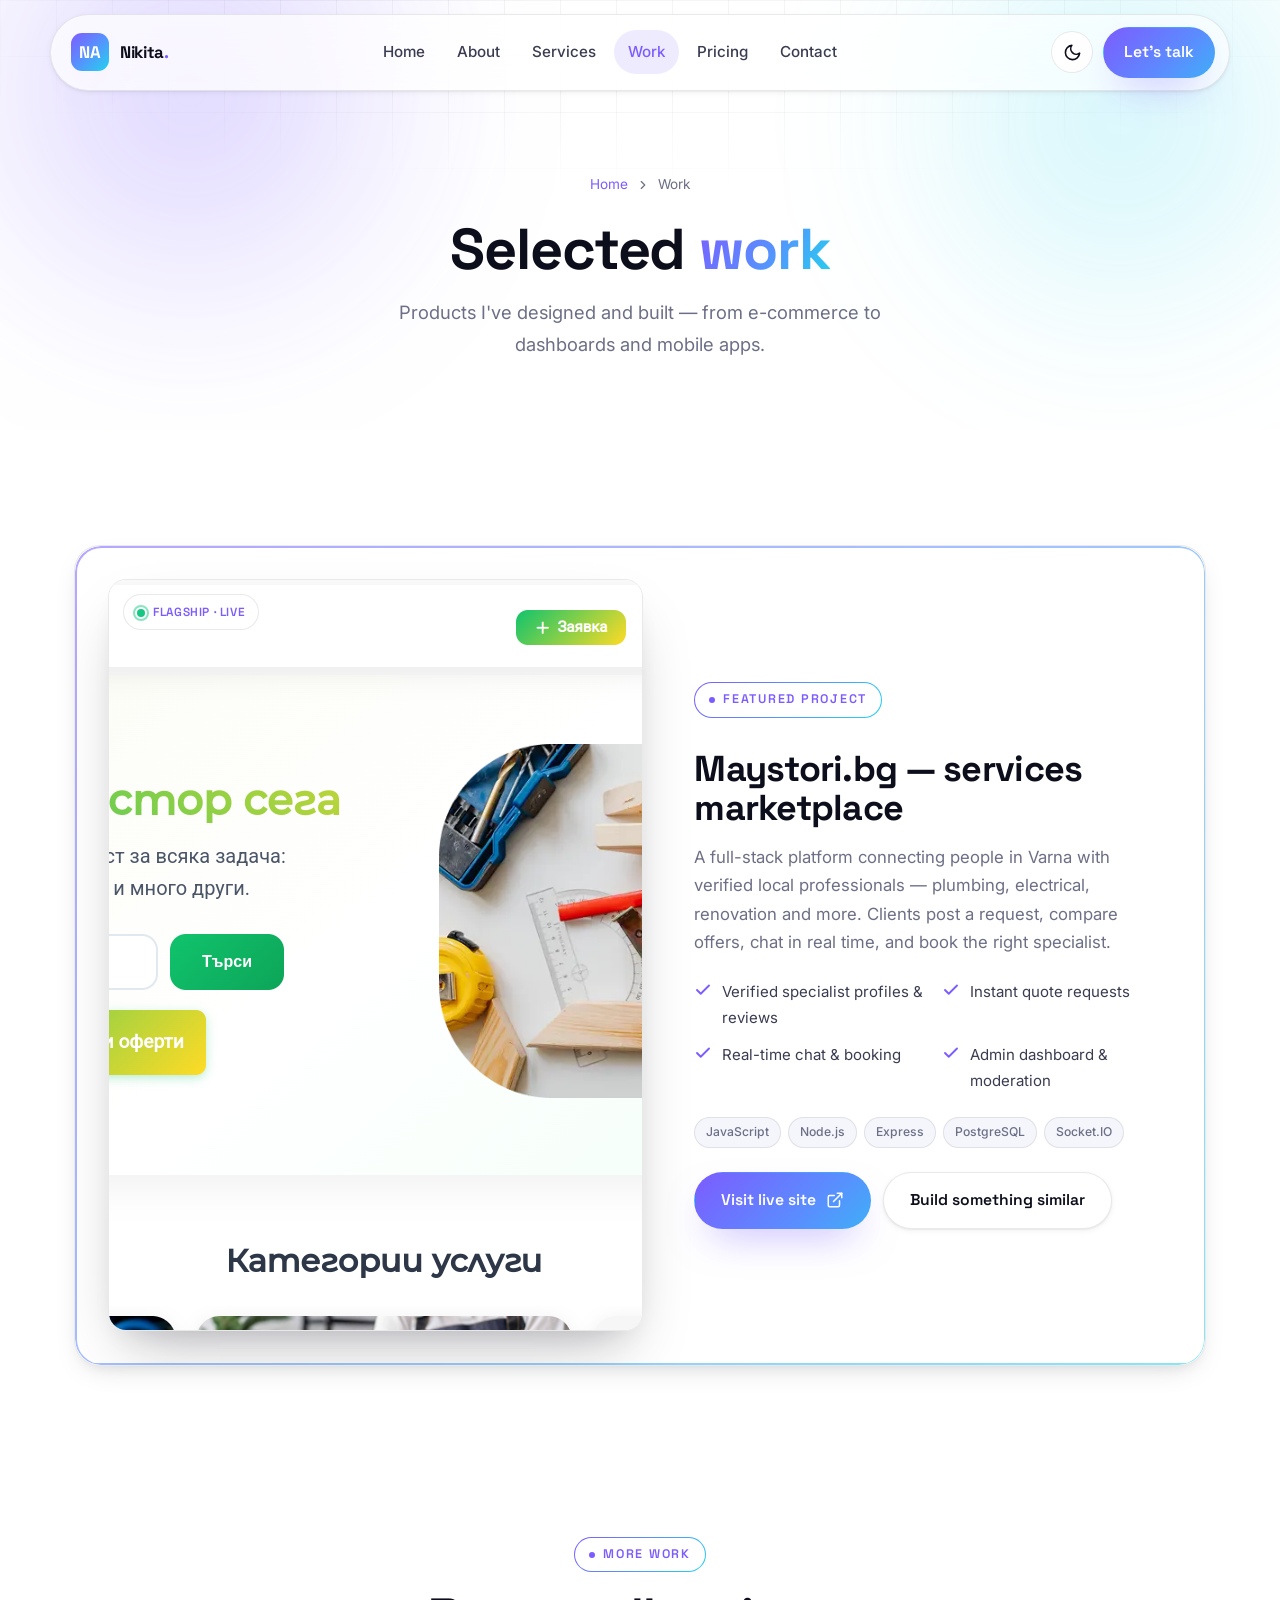
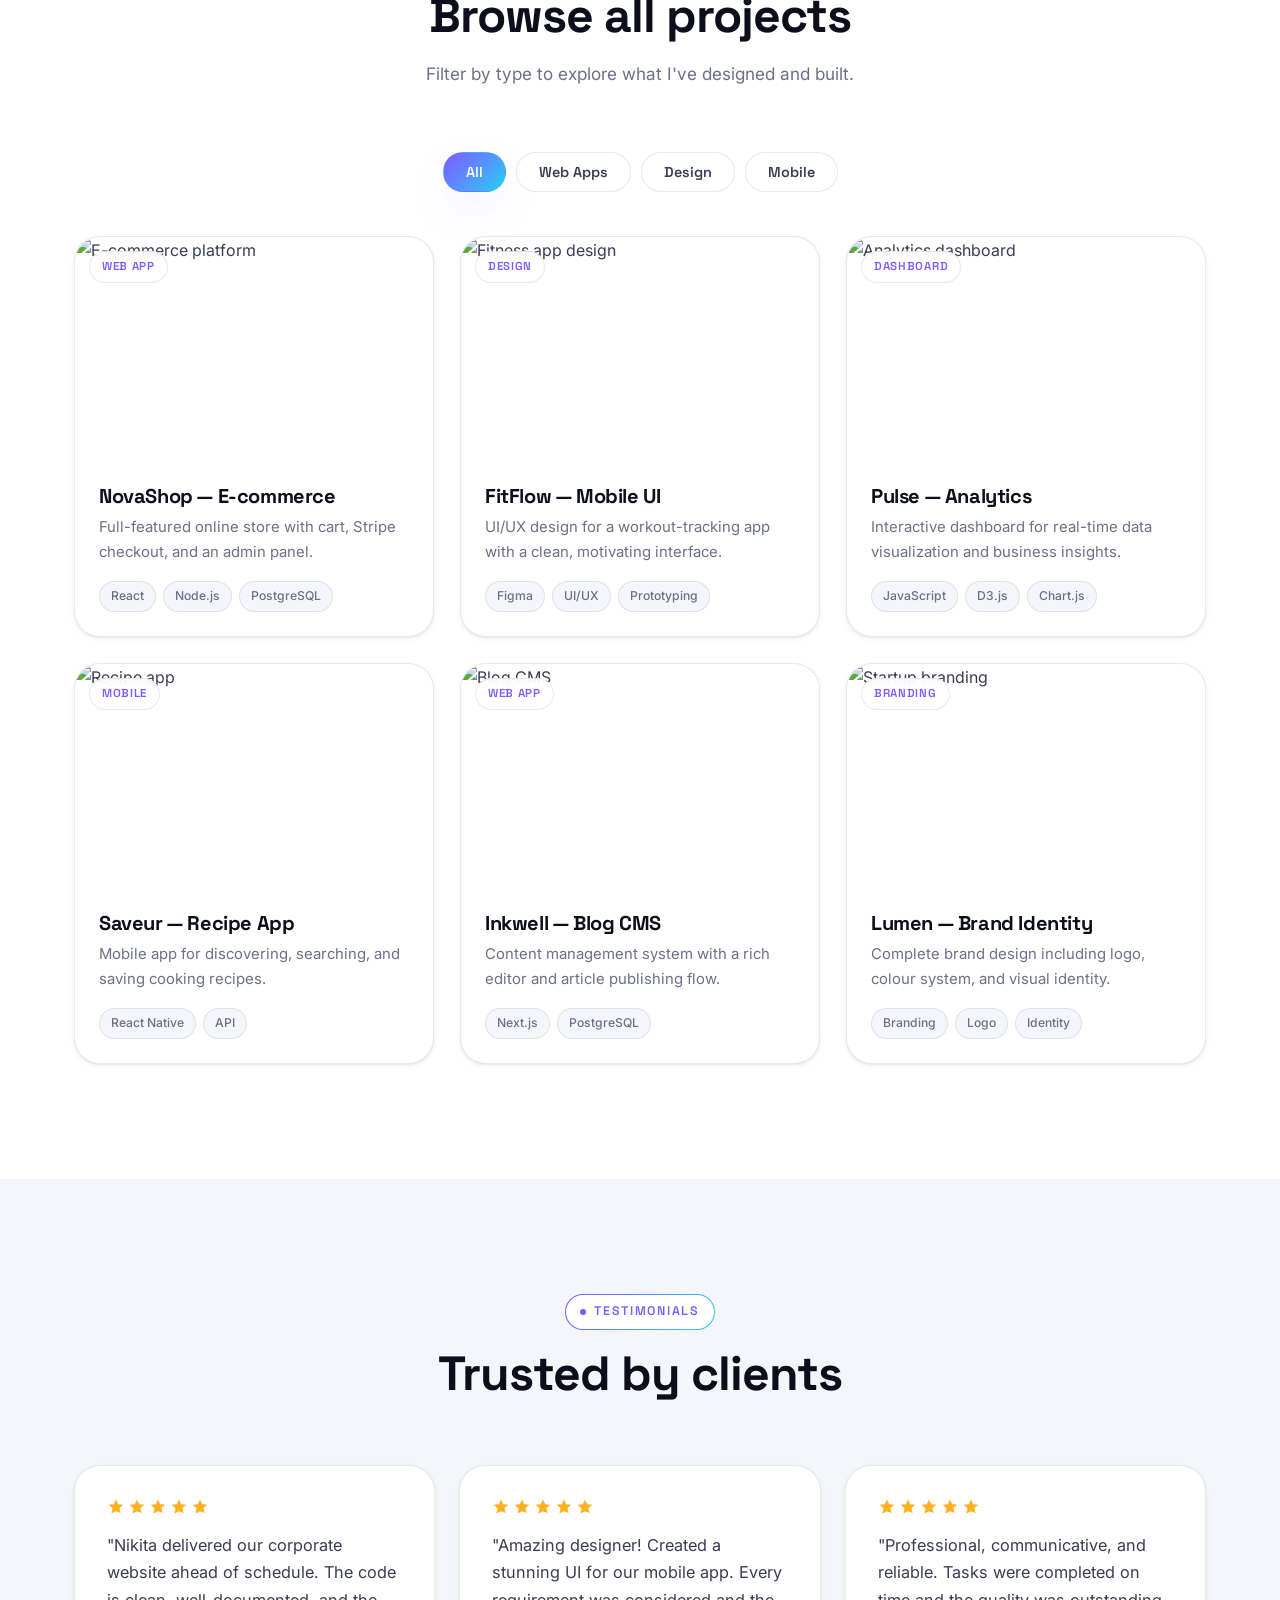
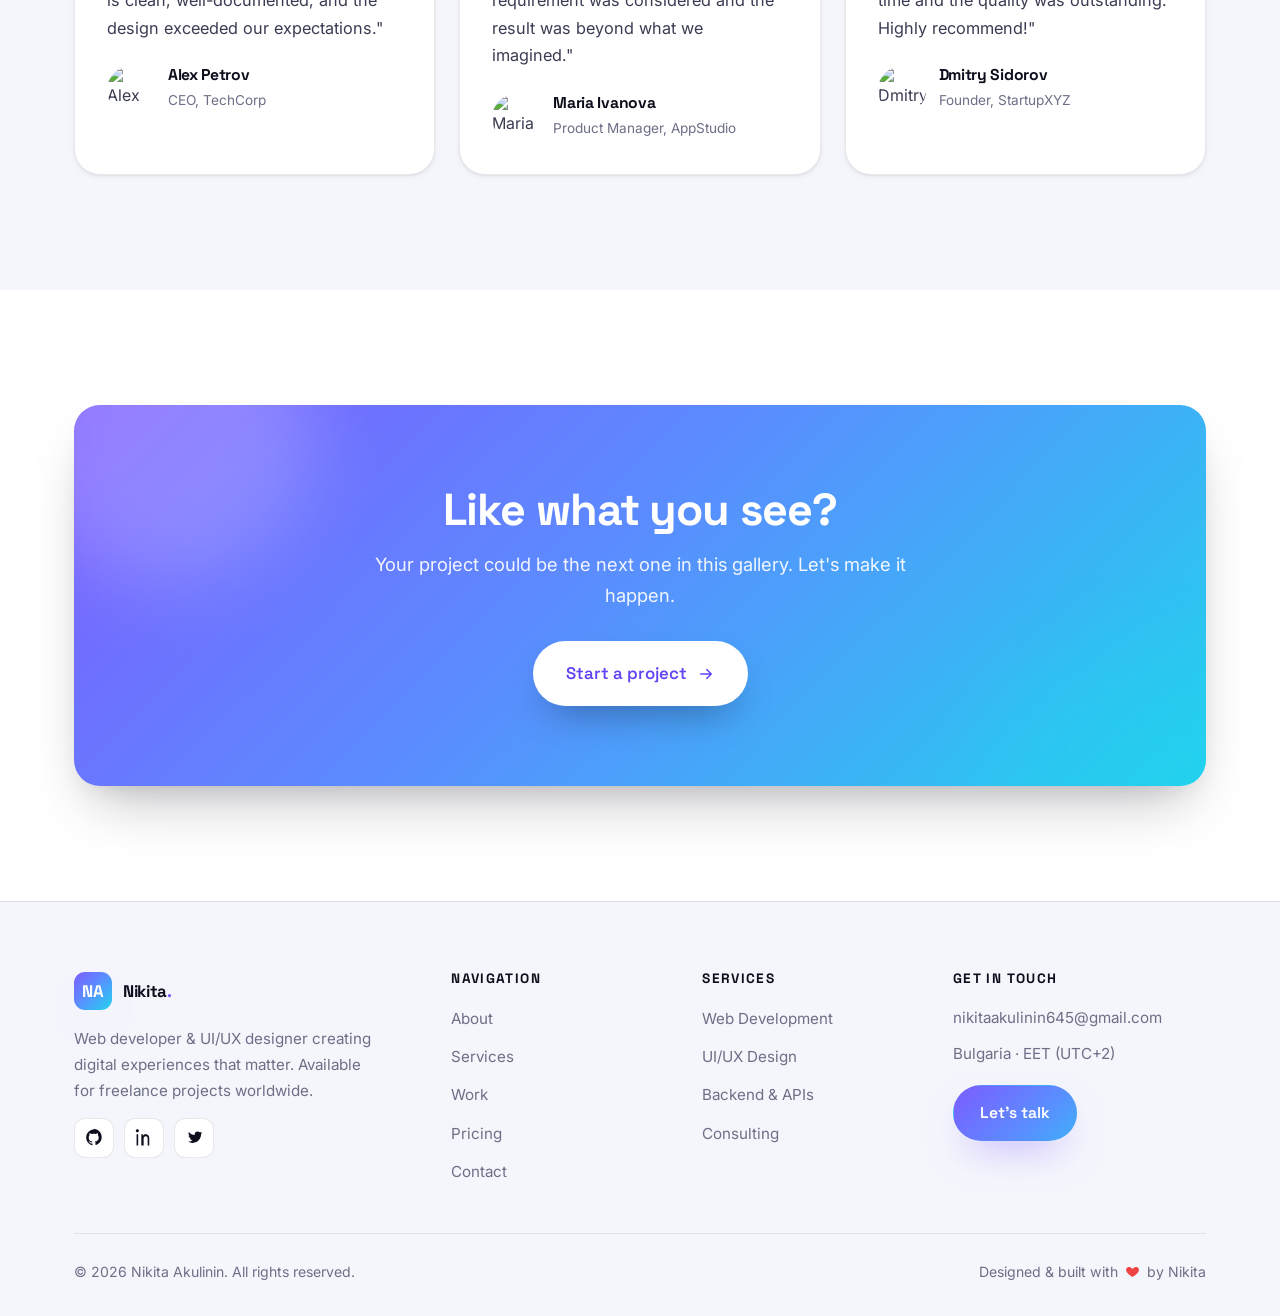
==== commit 1ced7644: "Work page: add featured Maystori.bg project + liven up layout - Featured project hero with live scre" ====
--- a/portfolio.html
+++ b/portfolio.html
@@ -46,8 +46,45 @@
         </div>
     </section>
 
+    <!-- FEATURED PROJECT -->
+    <section class="section" style="padding-bottom:0">
+        <div class="container">
+            <div class="featured-project reveal">
+                <div class="fp-media">
+                    <span class="fp-badge"><span class="live-dot"></span> Flagship · Live</span>
+                    <a href="https://maystori.bg" target="_blank" rel="noopener" aria-label="Open Maystori.bg">
+                        <img src="assets/maystori.png" alt="Maystori.bg — services marketplace homepage" width="1200" height="750" fetchpriority="high">
+                    </a>
+                </div>
+                <div class="fp-body">
+                    <span class="eyebrow">Featured project</span>
+                    <h2>Maystori.bg — services marketplace</h2>
+                    <p>A full-stack platform connecting people in Varna with verified local professionals — plumbing, electrical, renovation and more. Clients post a request, compare offers, chat in real time, and book the right specialist.</p>
+                    <ul class="fp-highlights">
+                        <li><svg viewBox="0 0 24 24" fill="none" stroke="currentColor" stroke-width="2.5" stroke-linecap="round" stroke-linejoin="round"><path d="M20 6 9 17l-5-5"/></svg> Verified specialist profiles &amp; reviews</li>
+                        <li><svg viewBox="0 0 24 24" fill="none" stroke="currentColor" stroke-width="2.5" stroke-linecap="round" stroke-linejoin="round"><path d="M20 6 9 17l-5-5"/></svg> Instant quote requests</li>
+                        <li><svg viewBox="0 0 24 24" fill="none" stroke="currentColor" stroke-width="2.5" stroke-linecap="round" stroke-linejoin="round"><path d="M20 6 9 17l-5-5"/></svg> Real-time chat &amp; booking</li>
+                        <li><svg viewBox="0 0 24 24" fill="none" stroke="currentColor" stroke-width="2.5" stroke-linecap="round" stroke-linejoin="round"><path d="M20 6 9 17l-5-5"/></svg> Admin dashboard &amp; moderation</li>
+                    </ul>
+                    <div class="portfolio-tech"><span>JavaScript</span><span>Node.js</span><span>Express</span><span>PostgreSQL</span><span>Socket.IO</span></div>
+                    <div class="fp-actions">
+                        <a href="https://maystori.bg" target="_blank" rel="noopener" class="btn btn-primary">Visit live site
+                            <svg viewBox="0 0 24 24" fill="none" stroke="currentColor" stroke-width="2" stroke-linecap="round" stroke-linejoin="round"><path d="M18 13v6a2 2 0 0 1-2 2H5a2 2 0 0 1-2-2V8a2 2 0 0 1 2-2h6"/><path d="M15 3h6v6"/><path d="M10 14 21 3"/></svg></a>
+                        <a href="contact.html" class="btn btn-ghost">Build something similar</a>
+                    </div>
+                </div>
+            </div>
+        </div>
+    </section>
+
+    <!-- MORE PROJECTS -->
     <section class="section">
         <div class="container">
+            <div class="section-head reveal">
+                <span class="eyebrow">More work</span>
+                <h2 class="section-title">Browse all projects</h2>
+                <p class="section-sub">Filter by type to explore what I've designed and built.</p>
+            </div>
             <div class="portfolio-filters reveal">
                 <button class="filter-btn active" data-filter="all">All</button>
                 <button class="filter-btn" data-filter="web">Web Apps</button>
--- a/styles.css
+++ b/styles.css
@@ -921,3 +921,68 @@
     *, *::before, *::after { animation-duration: .001ms !important; animation-iteration-count: 1 !important; transition-duration: .001ms !important; scroll-behavior: auto !important; }
     .reveal { opacity: 1; transform: none; }
 }
+
+/* ---------- Featured project (Work page) ---------- */
+.featured-project {
+    position: relative;
+    display: grid;
+    grid-template-columns: 1.12fr 1fr;
+    gap: clamp(26px, 4vw, 54px);
+    align-items: center;
+    background: var(--surface);
+    border: 1px solid var(--line);
+    border-radius: var(--radius-lg);
+    padding: clamp(18px, 2.6vw, 34px);
+    box-shadow: var(--shadow);
+    overflow: hidden;
+    margin-bottom: 56px;
+}
+.featured-project::before {
+    content: ""; position: absolute; inset: 0; border-radius: inherit; padding: 1.5px;
+    background: var(--grad);
+    -webkit-mask: linear-gradient(#000 0 0) content-box, linear-gradient(#000 0 0);
+    -webkit-mask-composite: xor; mask-composite: exclude;
+    opacity: .55; pointer-events: none;
+}
+.fp-media {
+    position: relative; border-radius: var(--radius); overflow: hidden;
+    border: 1px solid var(--line); box-shadow: var(--shadow-lg);
+}
+.fp-media img {
+    width: 100%; display: block; aspect-ratio: 16 / 10;
+    object-fit: cover; object-position: top center;
+    transition: transform .7s var(--ease);
+}
+.featured-project:hover .fp-media img { transform: scale(1.04); }
+.fp-badge {
+    position: absolute; top: 14px; left: 14px; z-index: 2;
+    display: inline-flex; align-items: center; gap: 8px;
+    font-family: var(--font-head); font-size: .74rem; font-weight: 600;
+    letter-spacing: .05em; text-transform: uppercase;
+    padding: 7px 13px; border-radius: var(--radius-pill);
+    background: color-mix(in srgb, var(--surface) 88%, transparent);
+    -webkit-backdrop-filter: blur(8px); backdrop-filter: blur(8px);
+    border: 1px solid var(--line); color: var(--brand);
+}
+.fp-badge .live-dot {
+    width: 8px; height: 8px; border-radius: 50%; background: #16c784; position: relative;
+}
+.fp-badge .live-dot::after {
+    content: ""; position: absolute; inset: -4px; border-radius: 50%;
+    border: 2px solid rgba(22,199,132,.5); animation: pulse 2s ease-out infinite;
+}
+.fp-body { position: relative; z-index: 1; }
+.fp-body h2 { font-size: clamp(1.55rem, 3vw, 2.25rem); margin: 14px 0; }
+.fp-body > p { color: var(--muted); font-size: 1.05rem; margin-bottom: 22px; }
+.fp-highlights {
+    list-style: none; display: grid; grid-template-columns: 1fr 1fr;
+    gap: 12px 18px; margin-bottom: 24px;
+}
+.fp-highlights li { display: flex; align-items: flex-start; gap: 10px; color: var(--text); font-size: .94rem; }
+.fp-highlights li svg { width: 18px; height: 18px; color: var(--brand); flex-shrink: 0; margin-top: 2px; }
+.fp-actions { display: flex; gap: 12px; flex-wrap: wrap; margin-top: 24px; }
+@media (max-width: 860px) {
+    .featured-project { grid-template-columns: 1fr; }
+    .fp-media { order: -1; }
+}
+@media (max-width: 560px) { .fp-highlights { grid-template-columns: 1fr; } }
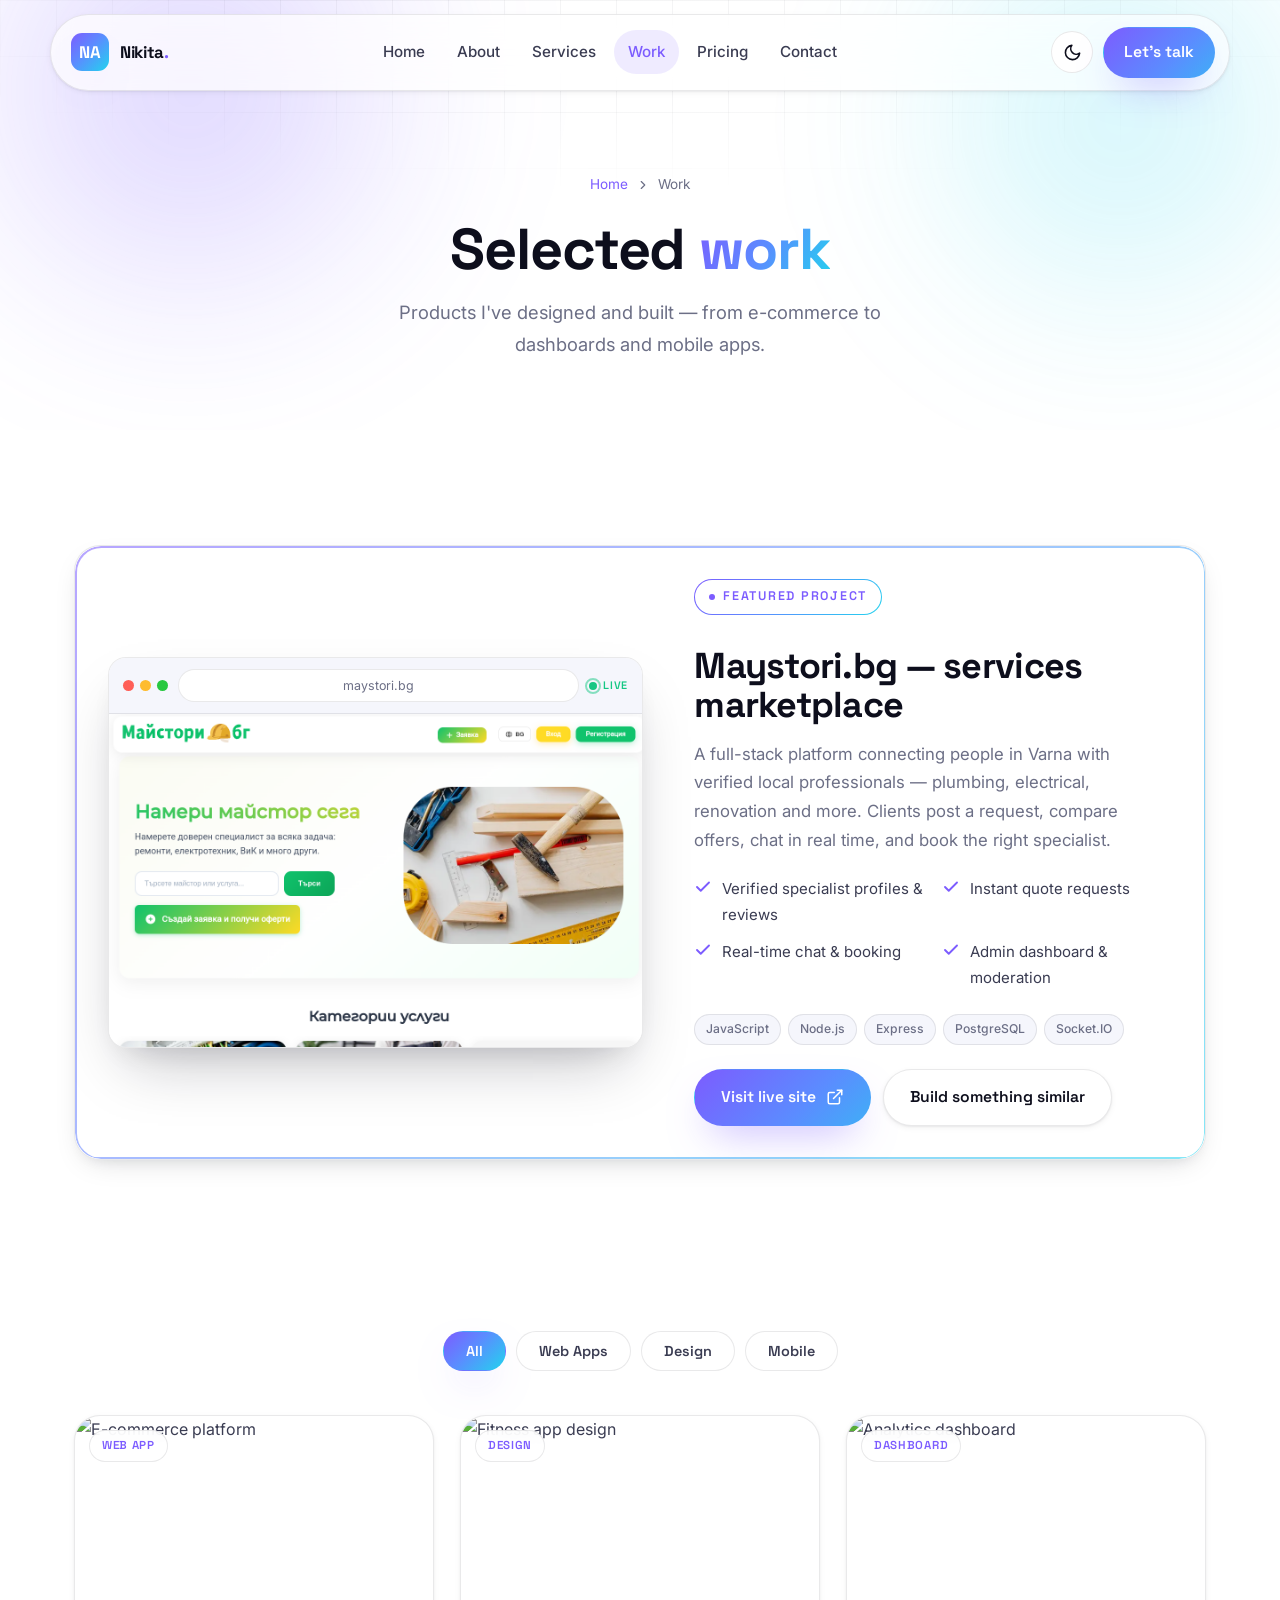
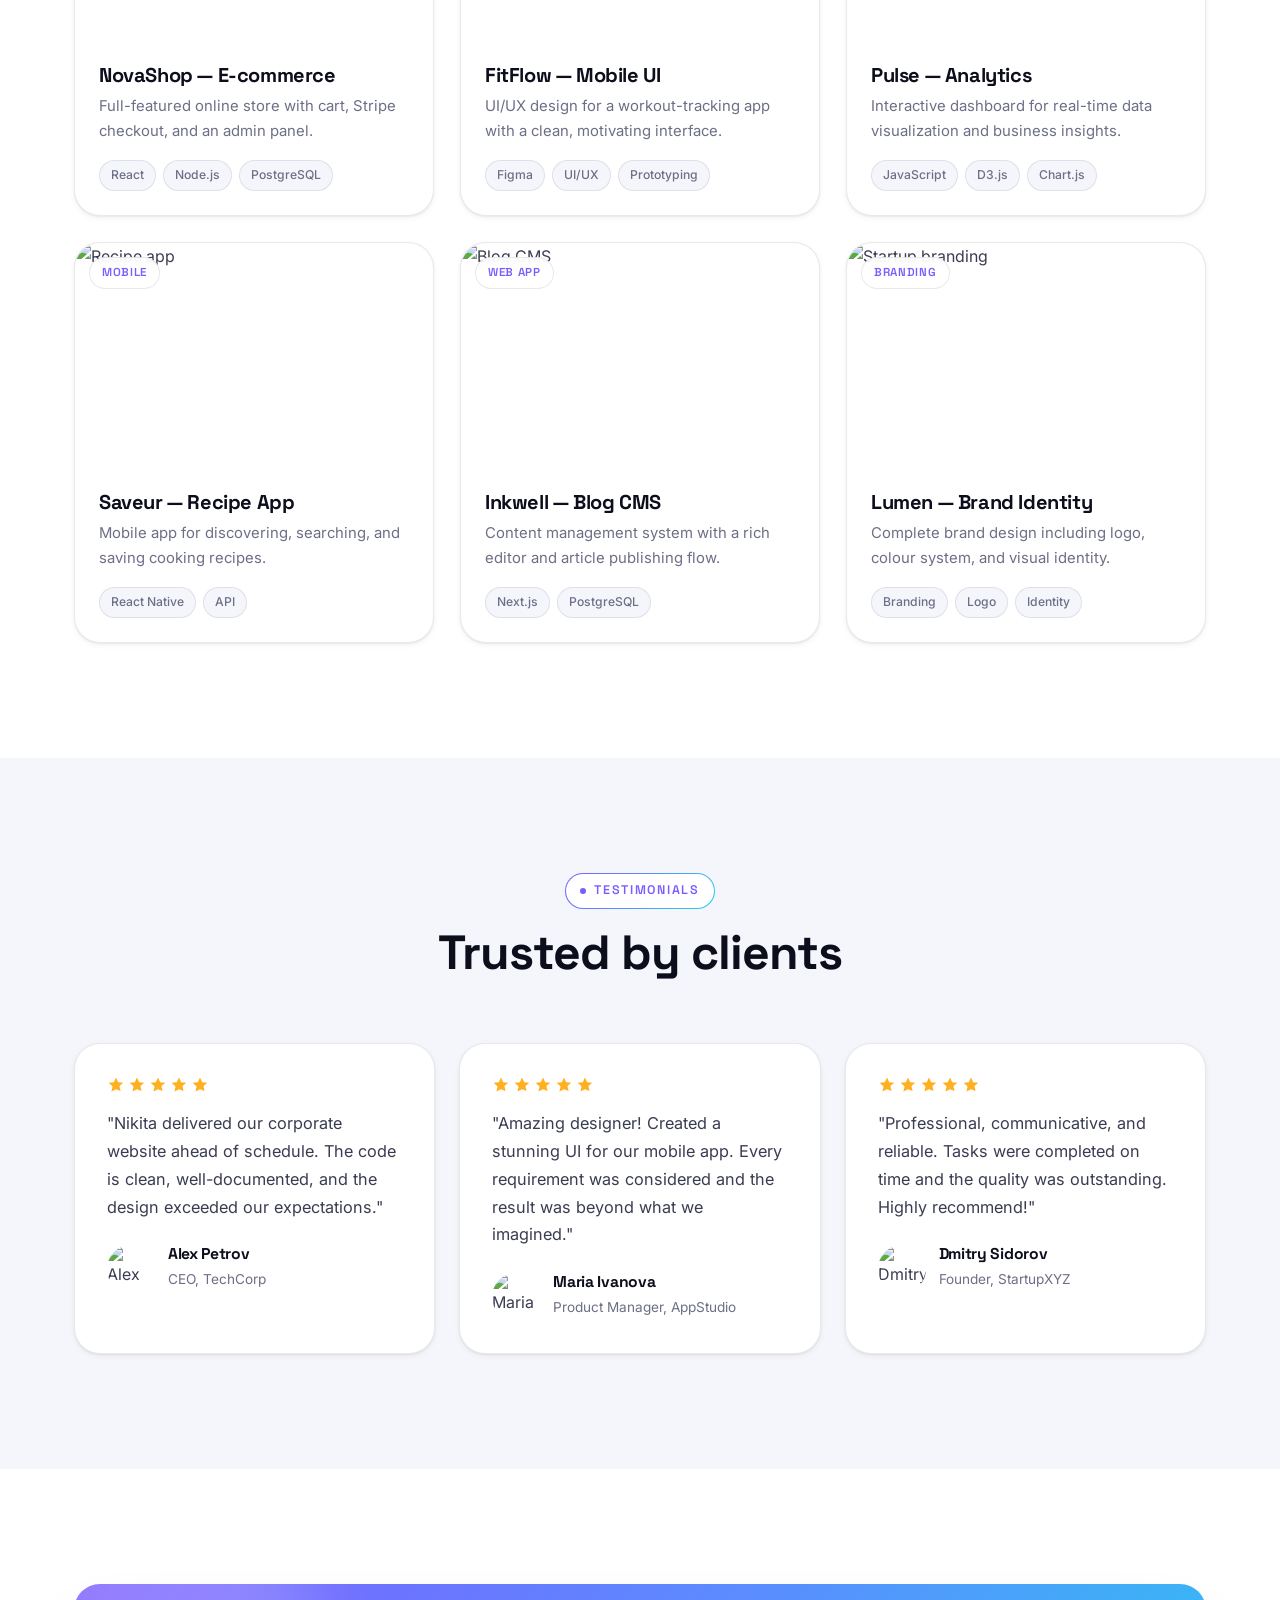
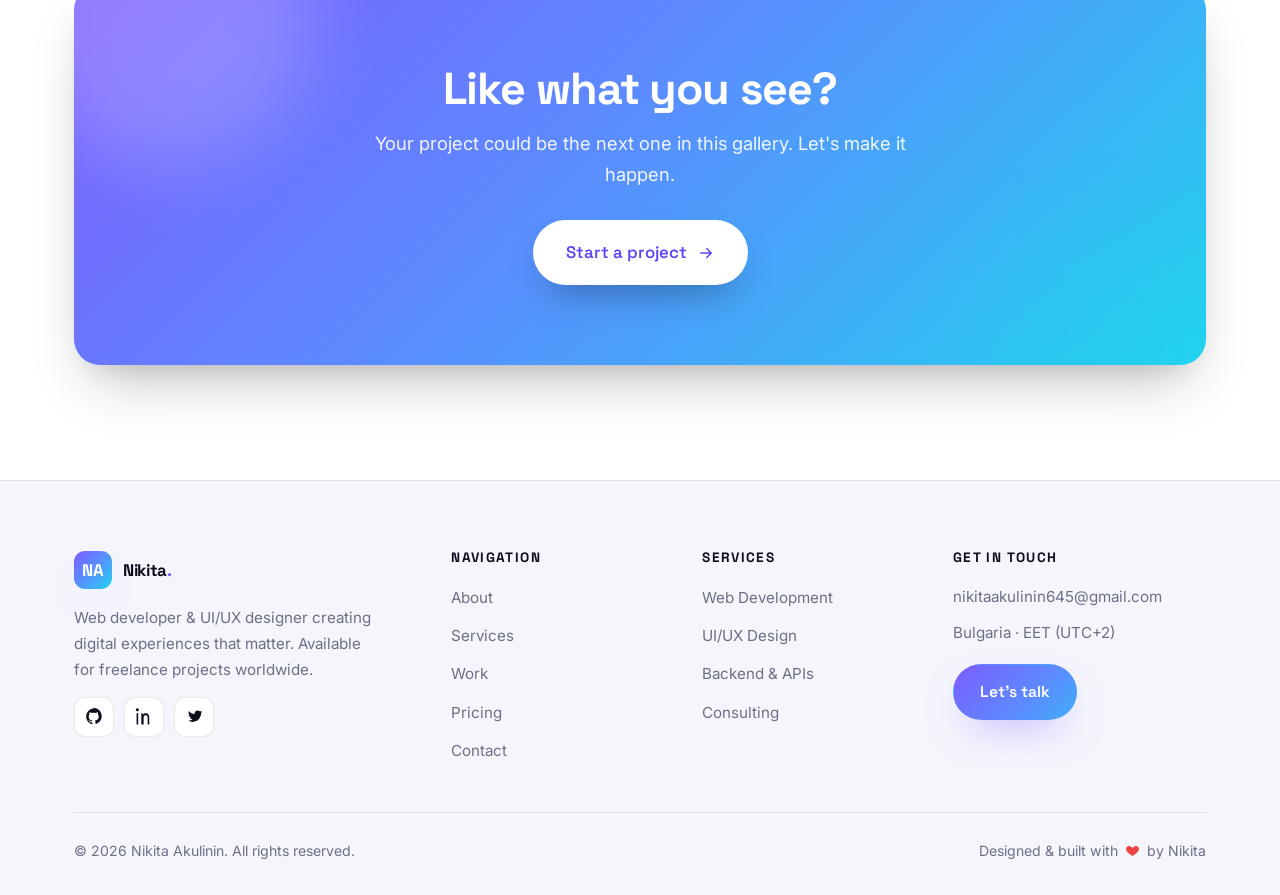
==== commit 0ee637c8: "Work: fix featured preview (browser-frame, full screenshot) + drop heading - Maystori.bg screenshot " ====
--- a/portfolio.html
+++ b/portfolio.html
@@ -51,10 +51,16 @@
         <div class="container">
             <div class="featured-project reveal">
                 <div class="fp-media">
-                    <span class="fp-badge"><span class="live-dot"></span> Flagship · Live</span>
-                    <a href="https://maystori.bg" target="_blank" rel="noopener" aria-label="Open Maystori.bg">
-                        <img src="assets/maystori.png" alt="Maystori.bg — services marketplace homepage" width="1200" height="750" fetchpriority="high">
-                    </a>
+                    <div class="fp-frame">
+                        <div class="fp-bar">
+                            <span class="dots"><i></i><i></i><i></i></span>
+                            <span class="url">maystori.bg</span>
+                            <span class="fp-live"><span class="live-dot"></span> Live</span>
+                        </div>
+                        <a href="https://maystori.bg" target="_blank" rel="noopener" aria-label="Open Maystori.bg">
+                            <img class="fp-shot" src="assets/maystori.png" alt="Maystori.bg — services marketplace homepage" width="1200" height="750" fetchpriority="high">
+                        </a>
+                    </div>
                 </div>
                 <div class="fp-body">
                     <span class="eyebrow">Featured project</span>
@@ -80,11 +86,6 @@
     <!-- MORE PROJECTS -->
     <section class="section">
         <div class="container">
-            <div class="section-head reveal">
-                <span class="eyebrow">More work</span>
-                <h2 class="section-title">Browse all projects</h2>
-                <p class="section-sub">Filter by type to explore what I've designed and built.</p>
-            </div>
             <div class="portfolio-filters reveal">
                 <button class="filter-btn active" data-filter="all">All</button>
                 <button class="filter-btn" data-filter="web">Web Apps</button>
--- a/styles.css
+++ b/styles.css
@@ -944,33 +944,40 @@
     -webkit-mask-composite: xor; mask-composite: exclude;
     opacity: .55; pointer-events: none;
 }
-.fp-media {
-    position: relative; border-radius: var(--radius); overflow: hidden;
+.fp-media { position: relative; }
+.fp-frame {
+    border-radius: var(--radius); overflow: hidden;
     border: 1px solid var(--line); box-shadow: var(--shadow-lg);
-}
-.fp-media img {
-    width: 100%; display: block; aspect-ratio: 16 / 10;
-    object-fit: cover; object-position: top center;
-    transition: transform .7s var(--ease);
-}
-.featured-project:hover .fp-media img { transform: scale(1.04); }
-.fp-badge {
-    position: absolute; top: 14px; left: 14px; z-index: 2;
-    display: inline-flex; align-items: center; gap: 8px;
-    font-family: var(--font-head); font-size: .74rem; font-weight: 600;
-    letter-spacing: .05em; text-transform: uppercase;
-    padding: 7px 13px; border-radius: var(--radius-pill);
-    background: color-mix(in srgb, var(--surface) 88%, transparent);
-    -webkit-backdrop-filter: blur(8px); backdrop-filter: blur(8px);
-    border: 1px solid var(--line); color: var(--brand);
-}
-.fp-badge .live-dot {
-    width: 8px; height: 8px; border-radius: 50%; background: #16c784; position: relative;
-}
-.fp-badge .live-dot::after {
+    background: var(--surface);
+}
+.fp-bar {
+    display: flex; align-items: center; gap: 10px;
+    padding: 11px 14px; border-bottom: 1px solid var(--line);
+    background: var(--bg-soft);
+}
+.fp-bar .dots { display: flex; gap: 6px; flex-shrink: 0; }
+.fp-bar .dots i { width: 11px; height: 11px; border-radius: 50%; display: block; }
+.fp-bar .dots i:nth-child(1) { background: #ff5f57; }
+.fp-bar .dots i:nth-child(2) { background: #febc2e; }
+.fp-bar .dots i:nth-child(3) { background: #28c840; }
+.fp-bar .url {
+    flex: 1; min-width: 0; text-align: center;
+    font-size: .78rem; color: var(--muted);
+    background: var(--surface); border: 1px solid var(--line);
+    border-radius: var(--radius-pill); padding: 5px 14px;
+    white-space: nowrap; overflow: hidden; text-overflow: ellipsis;
+}
+.fp-live {
+    flex-shrink: 0; display: inline-flex; align-items: center; gap: 6px;
+    font-family: var(--font-head); font-size: .68rem; font-weight: 600;
+    letter-spacing: .06em; text-transform: uppercase; color: #16c784;
+}
+.fp-live .live-dot { width: 8px; height: 8px; border-radius: 50%; background: #16c784; position: relative; }
+.fp-live .live-dot::after {
     content: ""; position: absolute; inset: -4px; border-radius: 50%;
     border: 2px solid rgba(22,199,132,.5); animation: pulse 2s ease-out infinite;
 }
+.fp-shot { width: 100%; height: auto; display: block; }
 .fp-body { position: relative; z-index: 1; }
 .fp-body h2 { font-size: clamp(1.55rem, 3vw, 2.25rem); margin: 14px 0; }
 .fp-body > p { color: var(--muted); font-size: 1.05rem; margin-bottom: 22px; }
